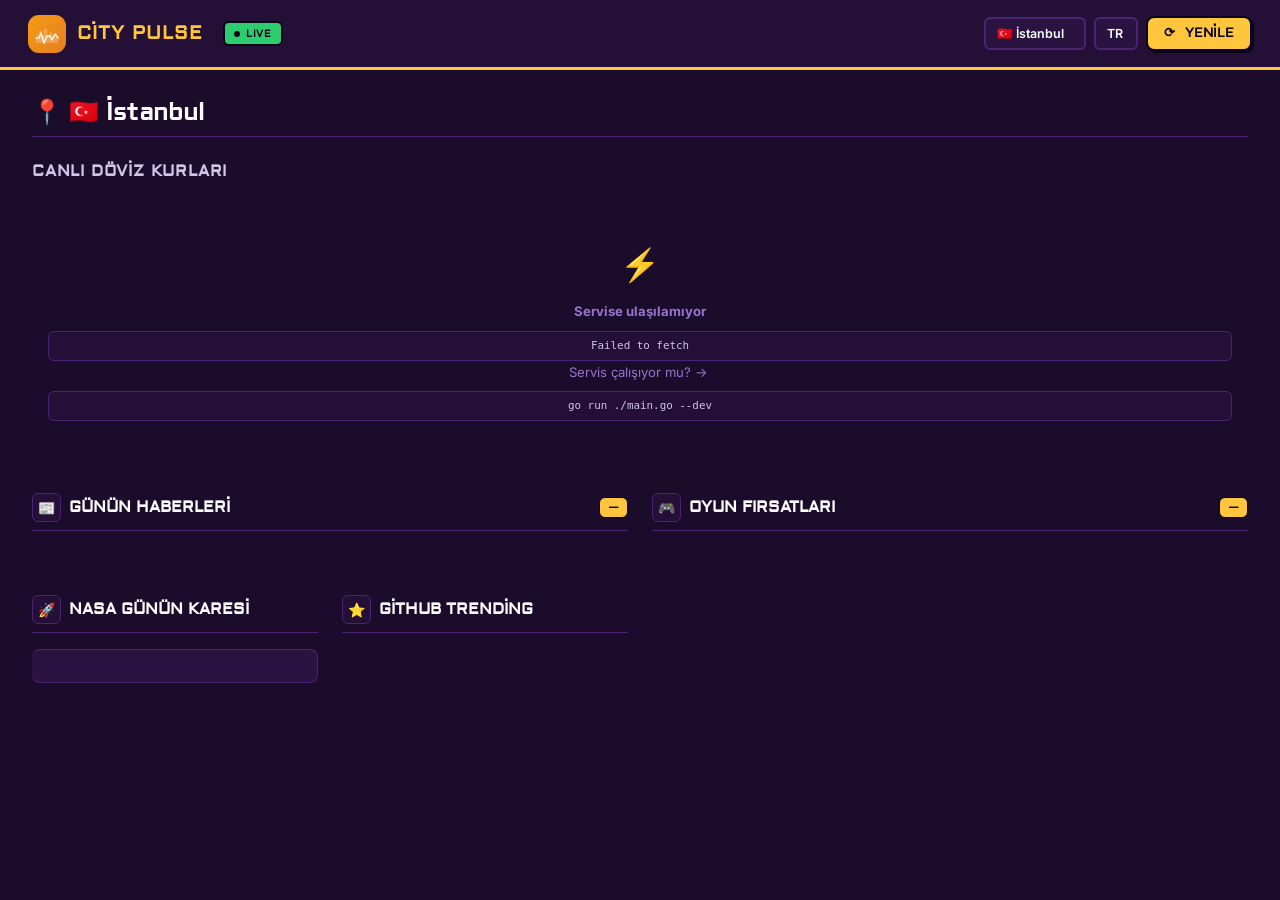
==== ui/index.html @ 8491a2e1 "Update UI to match Lio Roxy Uncapped theme with Dark Purple background" ====
<!DOCTYPE html>
<html lang="tr">
<head>
    <meta charset="UTF-8">
    <meta name="viewport" content="width=device-width, initial-scale=1.0">
    <title>city pulse</title>
    <link rel="preconnect" href="https://fonts.googleapis.com">
    <link href="https://fonts.googleapis.com/css2?family=Aldrich&family=Inter:wght@300;400;500;600;700;800&display=swap" rel="stylesheet">
    <style>
        :root {
            /* Dark Purple Theme */
            --bg:      #1c0c2b; /* Koyu Mor (resimdeki) */
            --bg2:     #241036; /* Biraz daha açık mor */
            --card:    #2a1340; /* Kart arkaplanı */
            --card-h:  #341850; /* Kart hover */
            --bdr:     #4a2473; /* Kenarlık */
            --bdr-a:   #6b36a1; /* Kenarlık aktif */
            --t1:      #fdfcff; /* Beyaz metin */
            --t2:      #d1c4e9; /* Açık mor metin */
            --t3:      #9575cd; /* Soluk mor metin */
            
            --primary: #FFC53D; /* Gold/Amber (Değişmedi) */
            --dark:    #0B051A; /* Dark Navy (Değişmedi) */
            --mint:    #2ECC71; /* Mint Green (Değişmedi) */
            --gradient: linear-gradient(135deg, #F39C12, #E67E22); /* Sunset Grad */
        }

        *, *::before, *::after { margin: 0; padding: 0; box-sizing: border-box; }

        body {
            font-family: 'Inter', sans-serif;
            background: var(--bg);
            color: var(--t1);
            min-height: 100vh;
        }

        /* ═══════════════════════════ NAV ═══════════════════════════ */
        .nav {
            position: sticky; top: 0; z-index: 50;
            background: var(--bg2);
            border-bottom: 3px solid var(--primary);
            box-shadow: 0 4px 15px rgba(0,0,0,0.05);
            height: 70px;
            display: flex; align-items: center;
            padding: 0 1.75rem; gap: 1.25rem;
        }

        /* Logo */
        .logo-wrap {
            display: flex; align-items: center; gap: 0.7rem;
            cursor: pointer; text-decoration: none;
        }

        .logo-svg-wrap {
            position: relative; width: 38px; height: 38px;
            flex-shrink: 0;
        }

        .logo-bg {
            position: absolute; inset: 0; border-radius: 11px;
            background: var(--gradient);
            transition: transform 0.35s cubic-bezier(.34,1.56,.64,1),
                        box-shadow 0.35s;
        }

        .logo-wrap:hover .logo-bg {
            transform: rotate(-8deg) scale(1.08);
            box-shadow: 0 0 24px rgba(243, 156, 18, 0.45);
        }

        .logo-svg {
            position: absolute; inset: 0;
            display: flex; align-items: center; justify-content: center;
        }

        /* City skyline + pulse path inside logo */
        .city-path   { transition: fill-opacity 0.3s; fill: rgba(255,255,255,0.22); }
        .pulse-path  {
            stroke-dasharray: 80;
            stroke-dashoffset: 0;
            transition: stroke 0.3s;
            stroke: rgba(255,255,255,0.9);
        }
        .logo-wrap:hover .pulse-path {
            animation: draw-pulse 0.65s ease-in-out forwards;
            stroke: #ffffff;
        }
        @keyframes draw-pulse {
            0%   { stroke-dashoffset: 80; }
            100% { stroke-dashoffset: 0;  }
        }

        /* Nav title */
        .nav-title {
            font-family: 'Aldrich', sans-serif;
            font-size: 1.2rem; font-weight: bold; letter-spacing: 0.05em;
            color: var(--primary);
            text-transform: uppercase;
            white-space: nowrap;
        }

        /* Live badge */
        .live {
            display: flex; align-items: center; gap: 0.35rem;
            background: var(--mint);
            border: 2px solid var(--dark);
            border-radius: 6px; padding: 0.22rem 0.6rem;
            font-family: 'Aldrich', sans-serif;
            font-size: 0.65rem; font-weight: bold; letter-spacing: 0.06em;
            color: var(--dark);
            text-transform: uppercase;
        }
        .live-dot {
            width: 6px; height: 6px; border-radius: 50%;
            background: var(--dark);
            animation: blink 2s ease-in-out infinite;
        }
        @keyframes blink { 0%,100%{opacity:1} 50%{opacity:.3} }

        .nav-gap { flex: 1; }

        /* Controls */
        .ctrl-group { display: flex; align-items: center; gap: 0.5rem; }

        select.ctrl {
            background: var(--card);
            border: 2px solid var(--bdr);
            color: var(--t1);
            border-radius: 6px; padding: 0.45rem 0.7rem;
            font-family: 'Inter', sans-serif; font-size: 0.78rem; font-weight: 600;
            cursor: pointer; outline: none;
            transition: border-color .2s;
            appearance: none; -webkit-appearance: none;
        }
        select.ctrl:hover, select.ctrl:focus {
            border-color: var(--dark);
        }

        .btn-refresh {
            display: flex; align-items: center; gap: 0.4rem;
            background-color: var(--primary);
            color: var(--dark);
            border: 2px solid var(--dark);
            border-radius: 8px; padding: 0.45rem 1rem;
            font-family: 'Aldrich', sans-serif;
            font-size: 0.8rem; font-weight: bold; text-transform: uppercase;
            cursor: pointer;
            transition: transform .15s, box-shadow .2s, background-color .2s;
            box-shadow: 2px 2px 0px rgba(11,5,26,1); /* Retro solid shadow */
        }
        .btn-refresh:hover  { transform: translate(-2px, -2px); box-shadow: 4px 4px 0px rgba(11,5,26,1); }
        .btn-refresh:active { transform: translate(0, 0); box-shadow: 0px 0px 0px rgba(11,5,26,1); }
        .btn-refresh:disabled { opacity: .6; cursor: not-allowed; transform: none; box-shadow: 2px 2px 0px rgba(11,5,26,1); }

        .spin-ico { display: inline-block; }
        .btn-refresh.loading .spin-ico { animation: spin .7s linear infinite; }
        @keyframes spin { to { transform: rotate(360deg); } }

        /* ═══════════════════════════ MAIN ══════════════════════════ */
        .main { max-width: 1380px; margin: 0 auto; padding: 1.75rem 2rem 3rem; }

        .page-head {
            display: flex; align-items: center; justify-content: space-between;
            margin-bottom: 1.5rem;
            border-bottom: 1px solid var(--bdr);
            padding-bottom: 0.5rem;
        }
        .page-city {
            font-family: 'Aldrich', sans-serif;
            font-size: 1.5rem; font-weight: 700;
            display: flex; align-items: center; gap: 0.45rem; color: var(--t1);
        }
        .page-time { font-family: 'Aldrich', sans-serif; font-size: 0.85rem; color: var(--t3); }

        /* ─── Section label ─── */
        .sec-lbl {
            font-family: 'Aldrich', sans-serif;
            font-size: 1rem; font-weight: bold; letter-spacing: .05em;
            text-transform: uppercase; color: var(--t2); margin-bottom: 1rem;
        }

        /* ─── Exchange grid ─── */
        .xgrid {
            display: grid;
            grid-template-columns: repeat(auto-fit, minmax(165px, 1fr));
            gap: .85rem; margin-bottom: 2rem;
        }

        .xcard {
            background: var(--card); border: 2px solid var(--bdr);
            border-radius: 8px; padding: 1.1rem 1.3rem;
            position: relative; overflow: hidden;
            transition: transform .15s, box-shadow .2s;
            box-shadow: 0 2px 5px rgba(0,0,0,0.02);
        }
        .xcard::before {
            content: '';
            position: absolute; top: 0; left: 0; right: 0; height: 4px;
            background: var(--gradient);
        }
        .xcard:hover { box-shadow: 4px 4px 0px rgba(11,5,26,0.1); transform: translate(-2px, -2px); }

        .xcard-pair { font-size: .7rem; color: var(--t3); font-weight: 500; margin-bottom: .3rem; }
        .xcard-rate {
            font-size: 1.7rem; font-weight: 800; letter-spacing: -.03em;
            line-height: 1; color: var(--t1);
        }
        .xcard-desc { font-size: .7rem; color: var(--t2); margin-top: .25rem; }
        .xcard-date { font-size: .6rem; color: var(--t3); margin-top: .45rem; }

        /* ─── Content columns ─── */
        .cols {
            display: grid;
            grid-template-columns: 1fr 1fr;
            gap: 1.5rem;
        }
        @media (max-width: 820px) { .cols { grid-template-columns: 1fr; } }

        .col-head {
            display: flex; align-items: center; gap: .5rem; margin-bottom: 1rem;
            border-bottom: 1px solid var(--bdr);
            padding-bottom: 0.5rem;
        }
        .col-ico {
            width: 29px; height: 29px; border-radius: 6px;
            display: flex; align-items: center; justify-content: center; font-size: 14px;
            background: var(--bg2); border: 1px solid var(--bdr);
        }
        .col-title { font-family: 'Aldrich', sans-serif; font-size: 1rem; font-weight: bold; color: var(--t1); text-transform: uppercase; }
        .col-badge {
            margin-left: auto;
            font-family: 'Aldrich', sans-serif; font-weight: bold;
            font-size: .7rem; color: var(--dark);
            background: var(--primary); border: 1px solid var(--dark);
            border-radius: 6px; padding: .1rem .5rem;
        }

        /* ─── News cards ─── */
        .nlist { display: flex; flex-direction: column; gap: 1rem; }

        .ncard {
            background: var(--card); border: 1px solid var(--bdr); border-radius: 8px;
            padding: 1rem; display: flex; gap: 1rem; align-items: flex-start;
            text-decoration: none; color: inherit;
            transition: transform .15s, box-shadow .2s;
            box-shadow: 0 2px 5px rgba(0,0,0,0.02);
            border-left: 4px solid var(--dark);
        }
        .ncard:hover { box-shadow: 4px 4px 0px rgba(11,5,26,0.1); transform: translate(-2px, -2px); }

        .nimg {
            width: 58px; height: 58px; border-radius: 8px;
            object-fit: cover; flex-shrink: 0; background: var(--bg2);
        }
        .nbody { flex: 1; min-width: 0; }
        .ntitle {
            font-size: .81rem; font-weight: 500; line-height: 1.4; margin-bottom: .3rem;
            display: -webkit-box; -webkit-line-clamp: 2; -webkit-box-orient: vertical; overflow: hidden;
        }
        .nmeta { display: flex; align-items: center; gap: .4rem; }
        .nsource { font-family: 'Aldrich', sans-serif; font-size: .7rem; color: var(--primary); font-weight: bold; }
        .ndot    { width: 3px; height: 3px; border-radius: 50%; background: var(--t3); }
        .ntime   { font-family: 'Inter', sans-serif; font-size: .7rem; color: var(--t3); }

        /* ─── Game cards ─── */
        .glist { display: flex; flex-direction: column; gap: 1rem; }

        .gcard {
            background: var(--card); border: 1px solid var(--bdr); border-radius: 8px;
            padding: 1rem; display: flex; gap: 1rem; align-items: center;
            transition: transform .15s, box-shadow .2s;
            box-shadow: 0 2px 5px rgba(0,0,0,0.02);
            border-left: 4px solid var(--mint);
        }
        .gcard:hover { box-shadow: 4px 4px 0px rgba(11,5,26,0.1); transform: translate(-2px, -2px); }

        .gimg {
            width: 46px; height: 46px; border-radius: 8px;
            object-fit: cover; flex-shrink: 0; background: var(--bg2);
        }
        .gbody { flex: 1; min-width: 0; }
        .gtitle {
            font-size: .81rem; font-weight: 500; margin-bottom: .28rem;
            white-space: nowrap; overflow: hidden; text-overflow: ellipsis;
        }
        .gprices { display: flex; align-items: center; gap: .4rem; }
        .gprice-s { font-family: 'Aldrich', sans-serif; font-size: 1rem; font-weight: bold; color: var(--mint); }
        .gprice-o { font-family: 'Aldrich', sans-serif; font-size: .8rem; color: var(--t3); text-decoration: line-through; }
        .gsave {
            font-family: 'Aldrich', sans-serif; font-size: .7rem; font-weight: bold; color: var(--dark);
            background: var(--primary); border: 1px solid var(--dark);
            border-radius: 4px; padding: .1rem .4rem;
        }
        .grating { font-family: 'Inter', sans-serif; font-size: .7rem; color: var(--t3); margin-top: .18rem; }

        /* ─── Skeleton ─── */
        .sk {
            background: linear-gradient(90deg, var(--card) 25%, var(--card-h) 50%, var(--card) 75%);
            background-size: 200% 100%;
            animation: shimmer 1.4s infinite; border-radius: 8px; border: 1px solid var(--bdr);
        }
        .sk-x { height: 90px; }
        .sk-c { height: 78px; }
        @keyframes shimmer { 0%{background-position:200% 0} 100%{background-position:-200% 0} }

        /* ─── Empty / Error ─── */
        .empty {
            text-align: center; padding: 2.5rem 1rem;
            color: var(--t3); font-size: .82rem; line-height: 1.7;
        }
        .empty-ico { font-size: 2rem; margin-bottom: .5rem; display: block; }
        .empty code {
            display: block; margin-top: .5rem; font-size: .68rem;
            background: var(--bg2); border: 1px solid var(--bdr);
            border-radius: 6px; padding: .3rem .6rem; color: var(--t2);
        }
    </style>
</head>
<body>

<!-- ═══════════════════════════ NAVBAR ══════════════════════════════ -->
<nav class="nav">

    <a class="logo-wrap" href="/" title="city pulse dashboard">
        <div class="logo-svg-wrap">
            <div class="logo-bg"></div>
            <div class="logo-svg">
                <svg width="26" height="26" viewBox="0 0 26 26" fill="none" xmlns="http://www.w3.org/2000/svg">
                    <!-- City skyline (soft) -->
                    <path class="city-path"
                        d="M2 22 L2 14 L5 14 L5 10 L8 10 L8 14 L10 14 L10 8 L13 8 L13 14 L15 14 L15 11 L18 11 L18 14 L21 14 L21 16 L24 16 L24 22 Z"
                        fill="rgba(255,255,255,0.22)"/>
                    <!-- Pulse / heartbeat line -->
                    <polyline class="pulse-path"
                        points="2,17 5,17 7,12 10,22 13,15 16,15 18,19 21,13 24,17"
                        stroke="rgba(255,255,255,0.9)" stroke-width="1.6"
                        fill="none" stroke-linecap="round" stroke-linejoin="round"/>
                </svg>
            </div>
        </div>
        <span class="nav-title">city pulse</span>
    </a>

    <div class="live"><div class="live-dot"></div>LIVE</div>

    <div class="nav-gap"></div>

    <div class="ctrl-group">
        <select class="ctrl" id="citySelect" onchange="loadData()">
            <option value="istanbul">🇹🇷 İstanbul</option>
            <option value="ankara">🇹🇷 Ankara</option>
            <option value="new york">🇺🇸 New York</option>
            <option value="london">🇬🇧 London</option>
            <option value="berlin">🇩🇪 Berlin</option>
            <option value="paris">🇫🇷 Paris</option>
            <option value="tokyo">🇯🇵 Tokyo</option>
        </select>

        <select class="ctrl" id="langSelect" onchange="loadData()">
            <option value="tr">TR</option>
            <option value="en">EN</option>
            <option value="de">DE</option>
        </select>

        <button class="btn-refresh" id="refreshBtn" onclick="loadData()">
            <span class="spin-ico" id="spinIco">⟳</span>&nbsp;Yenile
        </button>
    </div>
</nav>

<!-- ═══════════════════════════ MAIN ════════════════════════════════ -->
<main class="main">

    <div class="page-head">
        <div class="page-city">
            <span>📍</span>
            <span id="cityLabel">İstanbul</span>
        </div>
        <div class="page-time" id="pageTime"></div>
    </div>

    <!-- Exchange -->
    <div class="sec-lbl">Canlı Döviz Kurları</div>
    <div class="xgrid" id="xgrid">
        <div class="sk sk-x"></div>
        <div class="sk sk-x"></div>
        <div class="sk sk-x"></div>
        <div class="sk sk-x"></div>
    </div>

    <!-- News + Games -->
    <div class="cols">

        <div>
            <div class="col-head">
                <div class="col-ico news">📰</div>
                <div class="col-title">Günün Haberleri</div>
                <span class="col-badge" id="newsBadge">—</span>
            </div>
            <div class="nlist" id="nlist">
                <div class="sk sk-c"></div>
                <div class="sk sk-c"></div>
                <div class="sk sk-c"></div>
                <div class="sk sk-c"></div>
                <div class="sk sk-c"></div>
            </div>
        </div>

        <div>
            <div class="col-head">
                <div class="col-ico games">🎮</div>
                <div class="col-title">Oyun Fırsatları</div>
                <span class="col-badge" id="gamesBadge">—</span>
            </div>
            <div class="glist" id="glist">
                <div class="sk sk-c"></div>
                <div class="sk sk-c"></div>
                <div class="sk sk-c"></div>
                <div class="sk sk-c"></div>
                <div class="sk sk-c"></div>
            </div>
        </div>

    <!-- NASA + GitHub -->
    <div class="cols" style="margin-top: 1.5rem;">
        <div>
            <div class="col-head">
                <div class="col-ico">🚀</div>
                <div class="col-title">NASA Günün Karesi</div>
            </div>
            <div id="nasaBox" style="background: var(--card); border: 1px solid var(--bdr); border-radius: 8px; padding: 1rem; border-left: 4px solid var(--gradient);">
                <div class="sk sk-c"></div>
            </div>
        </div>

        <div>
            <div class="col-head">
                <div class="col-ico">⭐</div>
                <div class="col-title">GitHub Trending</div>
            </div>
            <div class="nlist" id="ghlist">
                <div class="sk sk-c"></div>
                <div class="sk sk-c"></div>
                <div class="sk sk-c"></div>
            </div>
        </div>
    </div>
</main>

<!-- ═══════════════════════════ JS ══════════════════════════════════ -->
<script>
    const BASE = 'http://localhost:3649/api/1.0';
    const KEY  = 'local-dev-key';

    async function api(path) {
        const r = await fetch(BASE + path, { headers: { 'X-API-Key': KEY } });
        if (!r.ok) throw new Error(`HTTP ${r.status}`);
        return r.json();
    }

    function relTime(iso) {
        if (!iso) return '';
        const m = Math.floor((Date.now() - new Date(iso)) / 60000);
        if (m < 2)    return 'az önce';
        if (m < 60)   return `${m}dk önce`;
        if (m < 1440) return `${Math.floor(m/60)}sa önce`;
        return new Date(iso).toLocaleDateString('tr-TR');
    }

    function pct(s) {
        const n = parseFloat(s);
        return isNaN(n) ? '' : `-%${Math.round(n)}`;
    }

    /* ─── Render: Exchange ─── */
    function renderExchange(ex) {
        if (!ex) {
            document.getElementById('xgrid').innerHTML =
                '<div class="empty" style="grid-column:1/-1"><span class="empty-ico">💱</span>Döviz verisi alınamadı</div>';
            return;
        }
        const r = ex.rates || {};
        // base = USD → r.TRY, r.EUR, r.GBP, r.CHF, r.JPY
        const cards = [
            { flag:'🇺🇸', pair:'USD / TRY', desc:'1 Dolar kaç TL',   v: r.TRY },
            { flag:'🇪🇺', pair:'EUR / TRY', desc:'1 Euro kaç TL',    v: r.TRY && r.EUR ? r.TRY / r.EUR : null },
            { flag:'🇨🇭', pair:'CHF / TRY', desc:'1 Frank kaç TL',   v: r.TRY && r.CHF ? r.TRY / r.CHF : null },
            { flag:'⚖️',  pair:'EUR / USD', desc:'1 Euro kaç Dolar', v: r.EUR ? 1 / r.EUR : null },
        ];
        document.getElementById('xgrid').innerHTML = cards.map(c => `
            <div class="xcard">
                <div class="xcard-pair">${c.flag} ${c.pair}</div>
                <div class="xcard-rate">${c.v ? c.v.toFixed(4) : '—'}</div>
                <div class="xcard-desc">${c.desc}</div>
                <div class="xcard-date">📅 ${ex.date || ''}</div>
            </div>`).join('');
    }

    /* ─── Render: News ─── */
    function renderNews(articles) {
        const el = document.getElementById('nlist');
        if (!articles || !articles.length) {
            el.innerHTML = '<div class="empty"><span class="empty-ico">📭</span>Haber bulunamadı</div>';
            return;
        }
        document.getElementById('newsBadge').textContent = articles.length + ' haber';
        el.innerHTML = articles.map(a => `
            <a class="ncard" href="${a.url||'#'}" target="_blank" rel="noopener">
                ${a.image ? `<img class="nimg" src="${a.image}" alt="" loading="lazy" onerror="this.style.display='none'">` : ''}
                <div class="nbody">
                    <div class="ntitle">${a.title||''}</div>
                    <div class="nmeta">
                        <span class="nsource">${a.source?.name||'Kaynak'}</span>
                        <div class="ndot"></div>
                        <span class="ntime">${relTime(a.publishedAt)}</span>
                    </div>
                </div>
            </a>`).join('');
    }

    /* ─── Render: Games ─── */
    function renderGames(deals) {
        const el = document.getElementById('glist');
        if (!deals || !deals.length) {
            el.innerHTML = '<div class="empty"><span class="empty-ico">🎮</span>Şu an fırsat bulunamadı</div>';
            return;
        }
        document.getElementById('gamesBadge').textContent = deals.length + ' fırsat';
        el.innerHTML = deals.map(d => `
            <div class="gcard">
                ${d.thumb ? `<img class="gimg" src="${d.thumb}" alt="" loading="lazy" onerror="this.style.display='none'">` : '<div class="gimg"></div>'}
                <div class="gbody">
                    <div class="gtitle">${d.title||'—'}</div>
                    <div class="gprices">
                        <span class="gprice-s">$${parseFloat(d.salePrice||0).toFixed(2)}</span>
                        ${d.normalPrice ? `<span class="gprice-o">$${parseFloat(d.normalPrice).toFixed(2)}</span>` : ''}
                        ${d.savingsPercent ? `<span class="gsave">${pct(d.savingsPercent)}</span>` : ''}
                    </div>
                    ${d.steamRating ? `<div class="grating">⭐ ${d.steamRating}</div>` : ''}
                </div>
            </div>`).join('');
    }

    /* ─── Render: NASA ─── */
    function renderNasa(apod) {
        const el = document.getElementById('nasaBox');
        if (!apod) {
            el.innerHTML = '<div class="empty"><span class="empty-ico">🌌</span>NASA verisi alınamadı</div>';
            return;
        }
        const media = apod.mediaType === 'video'
            ? `<iframe src="${apod.url}" style="width:100%; height:200px; border:none; border-radius:8px; margin-bottom:1rem;"></iframe>`
            : `<img src="${apod.url}" alt="${apod.title}" style="width:100%; height:auto; max-height:250px; object-fit:cover; border-radius:8px; margin-bottom:1rem;">`;
            
        el.innerHTML = `
            ${media}
            <h3 style="font-size: .9rem; font-weight: 600; margin-bottom: .4rem;">${apod.title}</h3>
            <p style="font-size: .75rem; color: var(--t2); line-height: 1.5; display: -webkit-box; -webkit-line-clamp: 4; -webkit-box-orient: vertical; overflow: hidden;">${apod.explanation}</p>
            <div style="font-size: .65rem; color: var(--t3); margin-top: .6rem;">🗓️ ${apod.date}</div>
        `;
    }

    /* ─── Render: GitHub ─── */
    function renderGithub(repos) {
        const el = document.getElementById('ghlist');
        if (!repos || !repos.length) {
            el.innerHTML = '<div class="empty"><span class="empty-ico">🐙</span>Repo bulunamadı</div>';
            return;
        }
        el.innerHTML = repos.map(r => `
            <a class="ncard" href="${r.url}" target="_blank" rel="noopener">
                <img class="nimg" src="${r.avatarURL}" alt="" loading="lazy" onerror="this.style.display='none'">
                <div class="nbody">
                    <div class="ntitle">${r.fullName}</div>
                    <p style="font-size: .7rem; color: var(--t2); margin-bottom: .4rem; display: -webkit-box; -webkit-line-clamp: 1; -webkit-box-orient: vertical; overflow: hidden;">${r.description || 'Açıklama yok'}</p>
                    <div class="nmeta">
                        <span class="nsource">⭐ ${r.stars}</span>
                        ${r.language ? `<div class="ndot"></div><span class="ntime">💻 ${r.language}</span>` : ''}
                    </div>
                </div>
            </a>`).join('');
    }

    /* ─── Loading state ─── */
    function setLoading(on) {
        const btn = document.getElementById('refreshBtn');
        btn.disabled = on;
        btn.classList.toggle('loading', on);
    }

    /* ─── Main ─── */
    async function loadData() {
        setLoading(true);
        const cityEl = document.getElementById('citySelect');
        const city   = cityEl.value;
        const lang   = document.getElementById('langSelect').value;
        document.getElementById('cityLabel').textContent =
            cityEl.options[cityEl.selectedIndex].text;

        try {
            const snap = await api(`/city/snapshot?city=${encodeURIComponent(city)}&lang=${lang}`);
            document.getElementById('pageTime').textContent =
                '🕐 ' + new Date().toLocaleTimeString('tr-TR');
            renderExchange(snap.exchange);
            renderNews(snap.news);
            renderGames(snap.gameDeals);
            renderNasa(snap.nasaApod);
            renderGithub(snap.githubTrend);
        } catch (e) {
            console.error(e);
            document.getElementById('xgrid').innerHTML = `
                <div class="empty" style="grid-column:1/-1">
                    <span class="empty-ico">⚡</span>
                    <strong>Servise ulaşılamıyor</strong>
                    <code>${e.message}</code>
                    Servis çalışıyor mu? →&nbsp;<code>go run ./main.go --dev</code>
                </div>`;
            document.getElementById('nlist').innerHTML = '';
            document.getElementById('glist').innerHTML = '';
            document.getElementById('nasaBox').innerHTML = '';
            document.getElementById('ghlist').innerHTML = '';
        } finally {
            setLoading(false);
        }
    }

    loadData();
</script>
</body>
</html>
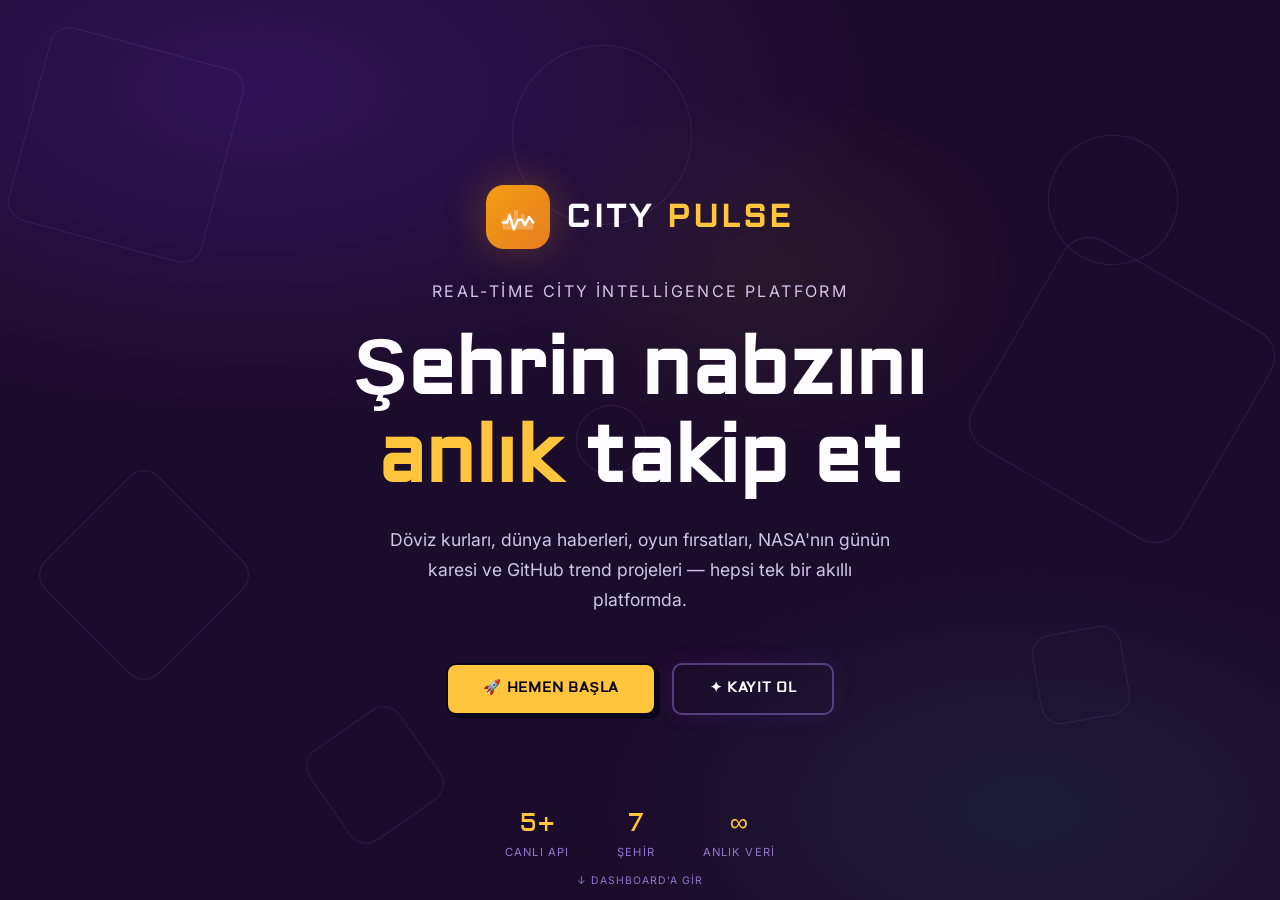
==== commit 22c261bf: "feat: Add JWT auth system (register/login), landing page, auth page, and multi-page UI" ====
--- a/ui/index.html
+++ b/ui/index.html
@@ -3,628 +3,104 @@
 <head>
     <meta charset="UTF-8">
     <meta name="viewport" content="width=device-width, initial-scale=1.0">
-    <title>city pulse</title>
+    <title>City Pulse — Real-Time City Intelligence</title>
+    <meta name="description" content="City Pulse ile döviz kurları, günün haberleri, oyun fırsatları ve NASA verileri tek bir platformda.">
     <link rel="preconnect" href="https://fonts.googleapis.com">
     <link href="https://fonts.googleapis.com/css2?family=Aldrich&family=Inter:wght@300;400;500;600;700;800&display=swap" rel="stylesheet">
-    <style>
-        :root {
-            /* Dark Purple Theme */
-            --bg:      #1c0c2b; /* Koyu Mor (resimdeki) */
-            --bg2:     #241036; /* Biraz daha açık mor */
-            --card:    #2a1340; /* Kart arkaplanı */
-            --card-h:  #341850; /* Kart hover */
-            --bdr:     #4a2473; /* Kenarlık */
-            --bdr-a:   #6b36a1; /* Kenarlık aktif */
-            --t1:      #fdfcff; /* Beyaz metin */
-            --t2:      #d1c4e9; /* Açık mor metin */
-            --t3:      #9575cd; /* Soluk mor metin */
-            
-            --primary: #FFC53D; /* Gold/Amber (Değişmedi) */
-            --dark:    #0B051A; /* Dark Navy (Değişmedi) */
-            --mint:    #2ECC71; /* Mint Green (Değişmedi) */
-            --gradient: linear-gradient(135deg, #F39C12, #E67E22); /* Sunset Grad */
-        }
-
-        *, *::before, *::after { margin: 0; padding: 0; box-sizing: border-box; }
-
-        body {
-            font-family: 'Inter', sans-serif;
-            background: var(--bg);
-            color: var(--t1);
-            min-height: 100vh;
-        }
-
-        /* ═══════════════════════════ NAV ═══════════════════════════ */
-        .nav {
-            position: sticky; top: 0; z-index: 50;
-            background: var(--bg2);
-            border-bottom: 3px solid var(--primary);
-            box-shadow: 0 4px 15px rgba(0,0,0,0.05);
-            height: 70px;
-            display: flex; align-items: center;
-            padding: 0 1.75rem; gap: 1.25rem;
-        }
-
-        /* Logo */
-        .logo-wrap {
-            display: flex; align-items: center; gap: 0.7rem;
-            cursor: pointer; text-decoration: none;
-        }
-
-        .logo-svg-wrap {
-            position: relative; width: 38px; height: 38px;
-            flex-shrink: 0;
-        }
-
-        .logo-bg {
-            position: absolute; inset: 0; border-radius: 11px;
-            background: var(--gradient);
-            transition: transform 0.35s cubic-bezier(.34,1.56,.64,1),
-                        box-shadow 0.35s;
-        }
-
-        .logo-wrap:hover .logo-bg {
-            transform: rotate(-8deg) scale(1.08);
-            box-shadow: 0 0 24px rgba(243, 156, 18, 0.45);
-        }
-
-        .logo-svg {
-            position: absolute; inset: 0;
-            display: flex; align-items: center; justify-content: center;
-        }
-
-        /* City skyline + pulse path inside logo */
-        .city-path   { transition: fill-opacity 0.3s; fill: rgba(255,255,255,0.22); }
-        .pulse-path  {
-            stroke-dasharray: 80;
-            stroke-dashoffset: 0;
-            transition: stroke 0.3s;
-            stroke: rgba(255,255,255,0.9);
-        }
-        .logo-wrap:hover .pulse-path {
-            animation: draw-pulse 0.65s ease-in-out forwards;
-            stroke: #ffffff;
-        }
-        @keyframes draw-pulse {
-            0%   { stroke-dashoffset: 80; }
-            100% { stroke-dashoffset: 0;  }
-        }
-
-        /* Nav title */
-        .nav-title {
-            font-family: 'Aldrich', sans-serif;
-            font-size: 1.2rem; font-weight: bold; letter-spacing: 0.05em;
-            color: var(--primary);
-            text-transform: uppercase;
-            white-space: nowrap;
-        }
-
-        /* Live badge */
-        .live {
-            display: flex; align-items: center; gap: 0.35rem;
-            background: var(--mint);
-            border: 2px solid var(--dark);
-            border-radius: 6px; padding: 0.22rem 0.6rem;
-            font-family: 'Aldrich', sans-serif;
-            font-size: 0.65rem; font-weight: bold; letter-spacing: 0.06em;
-            color: var(--dark);
-            text-transform: uppercase;
-        }
-        .live-dot {
-            width: 6px; height: 6px; border-radius: 50%;
-            background: var(--dark);
-            animation: blink 2s ease-in-out infinite;
-        }
-        @keyframes blink { 0%,100%{opacity:1} 50%{opacity:.3} }
-
-        .nav-gap { flex: 1; }
-
-        /* Controls */
-        .ctrl-group { display: flex; align-items: center; gap: 0.5rem; }
-
-        select.ctrl {
-            background: var(--card);
-            border: 2px solid var(--bdr);
-            color: var(--t1);
-            border-radius: 6px; padding: 0.45rem 0.7rem;
-            font-family: 'Inter', sans-serif; font-size: 0.78rem; font-weight: 600;
-            cursor: pointer; outline: none;
-            transition: border-color .2s;
-            appearance: none; -webkit-appearance: none;
-        }
-        select.ctrl:hover, select.ctrl:focus {
-            border-color: var(--dark);
-        }
-
-        .btn-refresh {
-            display: flex; align-items: center; gap: 0.4rem;
-            background-color: var(--primary);
-            color: var(--dark);
-            border: 2px solid var(--dark);
-            border-radius: 8px; padding: 0.45rem 1rem;
-            font-family: 'Aldrich', sans-serif;
-            font-size: 0.8rem; font-weight: bold; text-transform: uppercase;
-            cursor: pointer;
-            transition: transform .15s, box-shadow .2s, background-color .2s;
-            box-shadow: 2px 2px 0px rgba(11,5,26,1); /* Retro solid shadow */
-        }
-        .btn-refresh:hover  { transform: translate(-2px, -2px); box-shadow: 4px 4px 0px rgba(11,5,26,1); }
-        .btn-refresh:active { transform: translate(0, 0); box-shadow: 0px 0px 0px rgba(11,5,26,1); }
-        .btn-refresh:disabled { opacity: .6; cursor: not-allowed; transform: none; box-shadow: 2px 2px 0px rgba(11,5,26,1); }
-
-        .spin-ico { display: inline-block; }
-        .btn-refresh.loading .spin-ico { animation: spin .7s linear infinite; }
-        @keyframes spin { to { transform: rotate(360deg); } }
-
-        /* ═══════════════════════════ MAIN ══════════════════════════ */
-        .main { max-width: 1380px; margin: 0 auto; padding: 1.75rem 2rem 3rem; }
-
-        .page-head {
-            display: flex; align-items: center; justify-content: space-between;
-            margin-bottom: 1.5rem;
-            border-bottom: 1px solid var(--bdr);
-            padding-bottom: 0.5rem;
-        }
-        .page-city {
-            font-family: 'Aldrich', sans-serif;
-            font-size: 1.5rem; font-weight: 700;
-            display: flex; align-items: center; gap: 0.45rem; color: var(--t1);
-        }
-        .page-time { font-family: 'Aldrich', sans-serif; font-size: 0.85rem; color: var(--t3); }
-
-        /* ─── Section label ─── */
-        .sec-lbl {
-            font-family: 'Aldrich', sans-serif;
-            font-size: 1rem; font-weight: bold; letter-spacing: .05em;
-            text-transform: uppercase; color: var(--t2); margin-bottom: 1rem;
-        }
-
-        /* ─── Exchange grid ─── */
-        .xgrid {
-            display: grid;
-            grid-template-columns: repeat(auto-fit, minmax(165px, 1fr));
-            gap: .85rem; margin-bottom: 2rem;
-        }
-
-        .xcard {
-            background: var(--card); border: 2px solid var(--bdr);
-            border-radius: 8px; padding: 1.1rem 1.3rem;
-            position: relative; overflow: hidden;
-            transition: transform .15s, box-shadow .2s;
-            box-shadow: 0 2px 5px rgba(0,0,0,0.02);
-        }
-        .xcard::before {
-            content: '';
-            position: absolute; top: 0; left: 0; right: 0; height: 4px;
-            background: var(--gradient);
-        }
-        .xcard:hover { box-shadow: 4px 4px 0px rgba(11,5,26,0.1); transform: translate(-2px, -2px); }
-
-        .xcard-pair { font-size: .7rem; color: var(--t3); font-weight: 500; margin-bottom: .3rem; }
-        .xcard-rate {
-            font-size: 1.7rem; font-weight: 800; letter-spacing: -.03em;
-            line-height: 1; color: var(--t1);
-        }
-        .xcard-desc { font-size: .7rem; color: var(--t2); margin-top: .25rem; }
-        .xcard-date { font-size: .6rem; color: var(--t3); margin-top: .45rem; }
-
-        /* ─── Content columns ─── */
-        .cols {
-            display: grid;
-            grid-template-columns: 1fr 1fr;
-            gap: 1.5rem;
-        }
-        @media (max-width: 820px) { .cols { grid-template-columns: 1fr; } }
-
-        .col-head {
-            display: flex; align-items: center; gap: .5rem; margin-bottom: 1rem;
-            border-bottom: 1px solid var(--bdr);
-            padding-bottom: 0.5rem;
-        }
-        .col-ico {
-            width: 29px; height: 29px; border-radius: 6px;
-            display: flex; align-items: center; justify-content: center; font-size: 14px;
-            background: var(--bg2); border: 1px solid var(--bdr);
-        }
-        .col-title { font-family: 'Aldrich', sans-serif; font-size: 1rem; font-weight: bold; color: var(--t1); text-transform: uppercase; }
-        .col-badge {
-            margin-left: auto;
-            font-family: 'Aldrich', sans-serif; font-weight: bold;
-            font-size: .7rem; color: var(--dark);
-            background: var(--primary); border: 1px solid var(--dark);
-            border-radius: 6px; padding: .1rem .5rem;
-        }
-
-        /* ─── News cards ─── */
-        .nlist { display: flex; flex-direction: column; gap: 1rem; }
-
-        .ncard {
-            background: var(--card); border: 1px solid var(--bdr); border-radius: 8px;
-            padding: 1rem; display: flex; gap: 1rem; align-items: flex-start;
-            text-decoration: none; color: inherit;
-            transition: transform .15s, box-shadow .2s;
-            box-shadow: 0 2px 5px rgba(0,0,0,0.02);
-            border-left: 4px solid var(--dark);
-        }
-        .ncard:hover { box-shadow: 4px 4px 0px rgba(11,5,26,0.1); transform: translate(-2px, -2px); }
-
-        .nimg {
-            width: 58px; height: 58px; border-radius: 8px;
-            object-fit: cover; flex-shrink: 0; background: var(--bg2);
-        }
-        .nbody { flex: 1; min-width: 0; }
-        .ntitle {
-            font-size: .81rem; font-weight: 500; line-height: 1.4; margin-bottom: .3rem;
-            display: -webkit-box; -webkit-line-clamp: 2; -webkit-box-orient: vertical; overflow: hidden;
-        }
-        .nmeta { display: flex; align-items: center; gap: .4rem; }
-        .nsource { font-family: 'Aldrich', sans-serif; font-size: .7rem; color: var(--primary); font-weight: bold; }
-        .ndot    { width: 3px; height: 3px; border-radius: 50%; background: var(--t3); }
-        .ntime   { font-family: 'Inter', sans-serif; font-size: .7rem; color: var(--t3); }
-
-        /* ─── Game cards ─── */
-        .glist { display: flex; flex-direction: column; gap: 1rem; }
-
-        .gcard {
-            background: var(--card); border: 1px solid var(--bdr); border-radius: 8px;
-            padding: 1rem; display: flex; gap: 1rem; align-items: center;
-            transition: transform .15s, box-shadow .2s;
-            box-shadow: 0 2px 5px rgba(0,0,0,0.02);
-            border-left: 4px solid var(--mint);
-        }
-        .gcard:hover { box-shadow: 4px 4px 0px rgba(11,5,26,0.1); transform: translate(-2px, -2px); }
-
-        .gimg {
-            width: 46px; height: 46px; border-radius: 8px;
-            object-fit: cover; flex-shrink: 0; background: var(--bg2);
-        }
-        .gbody { flex: 1; min-width: 0; }
-        .gtitle {
-            font-size: .81rem; font-weight: 500; margin-bottom: .28rem;
-            white-space: nowrap; overflow: hidden; text-overflow: ellipsis;
-        }
-        .gprices { display: flex; align-items: center; gap: .4rem; }
-        .gprice-s { font-family: 'Aldrich', sans-serif; font-size: 1rem; font-weight: bold; color: var(--mint); }
-        .gprice-o { font-family: 'Aldrich', sans-serif; font-size: .8rem; color: var(--t3); text-decoration: line-through; }
-        .gsave {
-            font-family: 'Aldrich', sans-serif; font-size: .7rem; font-weight: bold; color: var(--dark);
-            background: var(--primary); border: 1px solid var(--dark);
-            border-radius: 4px; padding: .1rem .4rem;
-        }
-        .grating { font-family: 'Inter', sans-serif; font-size: .7rem; color: var(--t3); margin-top: .18rem; }
-
-        /* ─── Skeleton ─── */
-        .sk {
-            background: linear-gradient(90deg, var(--card) 25%, var(--card-h) 50%, var(--card) 75%);
-            background-size: 200% 100%;
-            animation: shimmer 1.4s infinite; border-radius: 8px; border: 1px solid var(--bdr);
-        }
-        .sk-x { height: 90px; }
-        .sk-c { height: 78px; }
-        @keyframes shimmer { 0%{background-position:200% 0} 100%{background-position:-200% 0} }
-
-        /* ─── Empty / Error ─── */
-        .empty {
-            text-align: center; padding: 2.5rem 1rem;
-            color: var(--t3); font-size: .82rem; line-height: 1.7;
-        }
-        .empty-ico { font-size: 2rem; margin-bottom: .5rem; display: block; }
-        .empty code {
-            display: block; margin-top: .5rem; font-size: .68rem;
-            background: var(--bg2); border: 1px solid var(--bdr);
-            border-radius: 6px; padding: .3rem .6rem; color: var(--t2);
-        }
-    </style>
+    <link rel="stylesheet" href="/ui/css/auth.css">
 </head>
 <body>
 
-<!-- ═══════════════════════════ NAVBAR ══════════════════════════════ -->
-<nav class="nav">
+<section class="hero">
 
-    <a class="logo-wrap" href="/" title="city pulse dashboard">
-        <div class="logo-svg-wrap">
-            <div class="logo-bg"></div>
-            <div class="logo-svg">
-                <svg width="26" height="26" viewBox="0 0 26 26" fill="none" xmlns="http://www.w3.org/2000/svg">
-                    <!-- City skyline (soft) -->
-                    <path class="city-path"
-                        d="M2 22 L2 14 L5 14 L5 10 L8 10 L8 14 L10 14 L10 8 L13 8 L13 14 L15 14 L15 11 L18 11 L18 14 L21 14 L21 16 L24 16 L24 22 Z"
-                        fill="rgba(255,255,255,0.22)"/>
-                    <!-- Pulse / heartbeat line -->
-                    <polyline class="pulse-path"
+    <!-- Animated geometric background -->
+    <div class="hero-bg">
+        <div class="geo-shapes">
+            <div class="geo-shape"></div>
+            <div class="geo-shape"></div>
+            <div class="geo-shape"></div>
+            <div class="geo-shape"></div>
+            <div class="geo-shape"></div>
+            <div class="geo-shape"></div>
+            <div class="geo-shape"></div>
+            <div class="geo-shape"></div>
+        </div>
+    </div>
+
+    <!-- Main content -->
+    <div class="hero-content">
+
+        <!-- Logo -->
+        <div class="hero-logo-wrap">
+            <div class="hero-logo-box">
+                <svg width="36" height="36" viewBox="0 0 26 26" fill="none" xmlns="http://www.w3.org/2000/svg">
+                    <path d="M2 22 L2 14 L5 14 L5 10 L8 10 L8 14 L10 14 L10 8 L13 8 L13 14 L15 14 L15 11 L18 11 L18 14 L21 14 L21 16 L24 16 L24 22 Z"
+                        fill="rgba(255,255,255,0.25)"/>
+                    <polyline
                         points="2,17 5,17 7,12 10,22 13,15 16,15 18,19 21,13 24,17"
-                        stroke="rgba(255,255,255,0.9)" stroke-width="1.6"
+                        stroke="rgba(255,255,255,0.95)" stroke-width="1.8"
                         fill="none" stroke-linecap="round" stroke-linejoin="round"/>
                 </svg>
             </div>
+            <span class="hero-logo-text">CITY <span>PULSE</span></span>
         </div>
-        <span class="nav-title">city pulse</span>
-    </a>
 
-    <div class="live"><div class="live-dot"></div>LIVE</div>
+        <p class="hero-tagline">Real-time city intelligence platform</p>
 
-    <div class="nav-gap"></div>
+        <h1 class="hero-title">
+            Şehrin nabzını<br>
+            <em>anlık</em> takip et
+        </h1>
 
-    <div class="ctrl-group">
-        <select class="ctrl" id="citySelect" onchange="loadData()">
-            <option value="istanbul">🇹🇷 İstanbul</option>
-            <option value="ankara">🇹🇷 Ankara</option>
-            <option value="new york">🇺🇸 New York</option>
-            <option value="london">🇬🇧 London</option>
-            <option value="berlin">🇩🇪 Berlin</option>
-            <option value="paris">🇫🇷 Paris</option>
-            <option value="tokyo">🇯🇵 Tokyo</option>
-        </select>
+        <p class="hero-sub">
+            Döviz kurları, dünya haberleri, oyun fırsatları, NASA'nın günün karesi ve GitHub trend projeleri — hepsi tek bir akıllı platformda.
+        </p>
 
-        <select class="ctrl" id="langSelect" onchange="loadData()">
-            <option value="tr">TR</option>
-            <option value="en">EN</option>
-            <option value="de">DE</option>
-        </select>
+        <div class="hero-actions">
+            <a href="/ui/auth.html" class="hero-btn hero-btn-primary" id="heroLoginBtn">
+                🚀 Hemen Başla
+            </a>
+            <a href="/ui/auth.html?tab=register" class="hero-btn hero-btn-secondary" id="heroRegisterBtn">
+                ✦ Kayıt Ol
+            </a>
+        </div>
 
-        <button class="btn-refresh" id="refreshBtn" onclick="loadData()">
-            <span class="spin-ico" id="spinIco">⟳</span>&nbsp;Yenile
-        </button>
-    </div>
-</nav>
-
-<!-- ═══════════════════════════ MAIN ════════════════════════════════ -->
-<main class="main">
-
-    <div class="page-head">
-        <div class="page-city">
-            <span>📍</span>
-            <span id="cityLabel">İstanbul</span>
-        </div>
-        <div class="page-time" id="pageTime"></div>
     </div>
 
-    <!-- Exchange -->
-    <div class="sec-lbl">Canlı Döviz Kurları</div>
-    <div class="xgrid" id="xgrid">
-        <div class="sk sk-x"></div>
-        <div class="sk sk-x"></div>
-        <div class="sk sk-x"></div>
-        <div class="sk sk-x"></div>
+    <!-- Bottom stats -->
+    <div class="hero-stats">
+        <div class="hero-stat">
+            <span class="hero-stat-val">5+</span>
+            <span class="hero-stat-lbl">Canlı API</span>
+        </div>
+        <div class="hero-stat">
+            <span class="hero-stat-val">7</span>
+            <span class="hero-stat-lbl">Şehir</span>
+        </div>
+        <div class="hero-stat">
+            <span class="hero-stat-val">∞</span>
+            <span class="hero-stat-lbl">Anlık Veri</span>
+        </div>
     </div>
 
-    <!-- News + Games -->
-    <div class="cols">
+    <div class="hero-scroll">↓ Dashboard'a gir</div>
 
-        <div>
-            <div class="col-head">
-                <div class="col-ico news">📰</div>
-                <div class="col-title">Günün Haberleri</div>
-                <span class="col-badge" id="newsBadge">—</span>
-            </div>
-            <div class="nlist" id="nlist">
-                <div class="sk sk-c"></div>
-                <div class="sk sk-c"></div>
-                <div class="sk sk-c"></div>
-                <div class="sk sk-c"></div>
-                <div class="sk sk-c"></div>
-            </div>
-        </div>
+</section>
 
-        <div>
-            <div class="col-head">
-                <div class="col-ico games">🎮</div>
-                <div class="col-title">Oyun Fırsatları</div>
-                <span class="col-badge" id="gamesBadge">—</span>
-            </div>
-            <div class="glist" id="glist">
-                <div class="sk sk-c"></div>
-                <div class="sk sk-c"></div>
-                <div class="sk sk-c"></div>
-                <div class="sk sk-c"></div>
-                <div class="sk sk-c"></div>
-            </div>
-        </div>
+<script>
+    // Already logged in → go to dashboard
+    (function() {
+        const token = localStorage.getItem('cp_token');
+        if (!token) return;
+        try {
+            const p = JSON.parse(atob(token.split('.')[1]));
+            if (p.exp * 1000 > Date.now()) {
+                document.getElementById('heroLoginBtn').href = '/ui/dashboard.html';
+                document.getElementById('heroLoginBtn').textContent = '🚀 Dashboard\'a Git';
+            }
+        } catch(e) {}
+    })();
+</script>
 
-    <!-- NASA + GitHub -->
-    <div class="cols" style="margin-top: 1.5rem;">
-        <div>
-            <div class="col-head">
-                <div class="col-ico">🚀</div>
-                <div class="col-title">NASA Günün Karesi</div>
-            </div>
-            <div id="nasaBox" style="background: var(--card); border: 1px solid var(--bdr); border-radius: 8px; padding: 1rem; border-left: 4px solid var(--gradient);">
-                <div class="sk sk-c"></div>
-            </div>
-        </div>
-
-        <div>
-            <div class="col-head">
-                <div class="col-ico">⭐</div>
-                <div class="col-title">GitHub Trending</div>
-            </div>
-            <div class="nlist" id="ghlist">
-                <div class="sk sk-c"></div>
-                <div class="sk sk-c"></div>
-                <div class="sk sk-c"></div>
-            </div>
-        </div>
-    </div>
-</main>
-
-<!-- ═══════════════════════════ JS ══════════════════════════════════ -->
-<script>
-    const BASE = 'http://localhost:3649/api/1.0';
-    const KEY  = 'local-dev-key';
-
-    async function api(path) {
-        const r = await fetch(BASE + path, { headers: { 'X-API-Key': KEY } });
-        if (!r.ok) throw new Error(`HTTP ${r.status}`);
-        return r.json();
-    }
-
-    function relTime(iso) {
-        if (!iso) return '';
-        const m = Math.floor((Date.now() - new Date(iso)) / 60000);
-        if (m < 2)    return 'az önce';
-        if (m < 60)   return `${m}dk önce`;
-        if (m < 1440) return `${Math.floor(m/60)}sa önce`;
-        return new Date(iso).toLocaleDateString('tr-TR');
-    }
-
-    function pct(s) {
-        const n = parseFloat(s);
-        return isNaN(n) ? '' : `-%${Math.round(n)}`;
-    }
-
-    /* ─── Render: Exchange ─── */
-    function renderExchange(ex) {
-        if (!ex) {
-            document.getElementById('xgrid').innerHTML =
-                '<div class="empty" style="grid-column:1/-1"><span class="empty-ico">💱</span>Döviz verisi alınamadı</div>';
-            return;
-        }
-        const r = ex.rates || {};
-        // base = USD → r.TRY, r.EUR, r.GBP, r.CHF, r.JPY
-        const cards = [
-            { flag:'🇺🇸', pair:'USD / TRY', desc:'1 Dolar kaç TL',   v: r.TRY },
-            { flag:'🇪🇺', pair:'EUR / TRY', desc:'1 Euro kaç TL',    v: r.TRY && r.EUR ? r.TRY / r.EUR : null },
-            { flag:'🇨🇭', pair:'CHF / TRY', desc:'1 Frank kaç TL',   v: r.TRY && r.CHF ? r.TRY / r.CHF : null },
-            { flag:'⚖️',  pair:'EUR / USD', desc:'1 Euro kaç Dolar', v: r.EUR ? 1 / r.EUR : null },
-        ];
-        document.getElementById('xgrid').innerHTML = cards.map(c => `
-            <div class="xcard">
-                <div class="xcard-pair">${c.flag} ${c.pair}</div>
-                <div class="xcard-rate">${c.v ? c.v.toFixed(4) : '—'}</div>
-                <div class="xcard-desc">${c.desc}</div>
-                <div class="xcard-date">📅 ${ex.date || ''}</div>
-            </div>`).join('');
-    }
-
-    /* ─── Render: News ─── */
-    function renderNews(articles) {
-        const el = document.getElementById('nlist');
-        if (!articles || !articles.length) {
-            el.innerHTML = '<div class="empty"><span class="empty-ico">📭</span>Haber bulunamadı</div>';
-            return;
-        }
-        document.getElementById('newsBadge').textContent = articles.length + ' haber';
-        el.innerHTML = articles.map(a => `
-            <a class="ncard" href="${a.url||'#'}" target="_blank" rel="noopener">
-                ${a.image ? `<img class="nimg" src="${a.image}" alt="" loading="lazy" onerror="this.style.display='none'">` : ''}
-                <div class="nbody">
-                    <div class="ntitle">${a.title||''}</div>
-                    <div class="nmeta">
-                        <span class="nsource">${a.source?.name||'Kaynak'}</span>
-                        <div class="ndot"></div>
-                        <span class="ntime">${relTime(a.publishedAt)}</span>
-                    </div>
-                </div>
-            </a>`).join('');
-    }
-
-    /* ─── Render: Games ─── */
-    function renderGames(deals) {
-        const el = document.getElementById('glist');
-        if (!deals || !deals.length) {
-            el.innerHTML = '<div class="empty"><span class="empty-ico">🎮</span>Şu an fırsat bulunamadı</div>';
-            return;
-        }
-        document.getElementById('gamesBadge').textContent = deals.length + ' fırsat';
-        el.innerHTML = deals.map(d => `
-            <div class="gcard">
-                ${d.thumb ? `<img class="gimg" src="${d.thumb}" alt="" loading="lazy" onerror="this.style.display='none'">` : '<div class="gimg"></div>'}
-                <div class="gbody">
-                    <div class="gtitle">${d.title||'—'}</div>
-                    <div class="gprices">
-                        <span class="gprice-s">$${parseFloat(d.salePrice||0).toFixed(2)}</span>
-                        ${d.normalPrice ? `<span class="gprice-o">$${parseFloat(d.normalPrice).toFixed(2)}</span>` : ''}
-                        ${d.savingsPercent ? `<span class="gsave">${pct(d.savingsPercent)}</span>` : ''}
-                    </div>
-                    ${d.steamRating ? `<div class="grating">⭐ ${d.steamRating}</div>` : ''}
-                </div>
-            </div>`).join('');
-    }
-
-    /* ─── Render: NASA ─── */
-    function renderNasa(apod) {
-        const el = document.getElementById('nasaBox');
-        if (!apod) {
-            el.innerHTML = '<div class="empty"><span class="empty-ico">🌌</span>NASA verisi alınamadı</div>';
-            return;
-        }
-        const media = apod.mediaType === 'video'
-            ? `<iframe src="${apod.url}" style="width:100%; height:200px; border:none; border-radius:8px; margin-bottom:1rem;"></iframe>`
-            : `<img src="${apod.url}" alt="${apod.title}" style="width:100%; height:auto; max-height:250px; object-fit:cover; border-radius:8px; margin-bottom:1rem;">`;
-            
-        el.innerHTML = `
-            ${media}
-            <h3 style="font-size: .9rem; font-weight: 600; margin-bottom: .4rem;">${apod.title}</h3>
-            <p style="font-size: .75rem; color: var(--t2); line-height: 1.5; display: -webkit-box; -webkit-line-clamp: 4; -webkit-box-orient: vertical; overflow: hidden;">${apod.explanation}</p>
-            <div style="font-size: .65rem; color: var(--t3); margin-top: .6rem;">🗓️ ${apod.date}</div>
-        `;
-    }
-
-    /* ─── Render: GitHub ─── */
-    function renderGithub(repos) {
-        const el = document.getElementById('ghlist');
-        if (!repos || !repos.length) {
-            el.innerHTML = '<div class="empty"><span class="empty-ico">🐙</span>Repo bulunamadı</div>';
-            return;
-        }
-        el.innerHTML = repos.map(r => `
-            <a class="ncard" href="${r.url}" target="_blank" rel="noopener">
-                <img class="nimg" src="${r.avatarURL}" alt="" loading="lazy" onerror="this.style.display='none'">
-                <div class="nbody">
-                    <div class="ntitle">${r.fullName}</div>
-                    <p style="font-size: .7rem; color: var(--t2); margin-bottom: .4rem; display: -webkit-box; -webkit-line-clamp: 1; -webkit-box-orient: vertical; overflow: hidden;">${r.description || 'Açıklama yok'}</p>
-                    <div class="nmeta">
-                        <span class="nsource">⭐ ${r.stars}</span>
-                        ${r.language ? `<div class="ndot"></div><span class="ntime">💻 ${r.language}</span>` : ''}
-                    </div>
-                </div>
-            </a>`).join('');
-    }
-
-    /* ─── Loading state ─── */
-    function setLoading(on) {
-        const btn = document.getElementById('refreshBtn');
-        btn.disabled = on;
-        btn.classList.toggle('loading', on);
-    }
-
-    /* ─── Main ─── */
-    async function loadData() {
-        setLoading(true);
-        const cityEl = document.getElementById('citySelect');
-        const city   = cityEl.value;
-        const lang   = document.getElementById('langSelect').value;
-        document.getElementById('cityLabel').textContent =
-            cityEl.options[cityEl.selectedIndex].text;
-
-        try {
-            const snap = await api(`/city/snapshot?city=${encodeURIComponent(city)}&lang=${lang}`);
-            document.getElementById('pageTime').textContent =
-                '🕐 ' + new Date().toLocaleTimeString('tr-TR');
-            renderExchange(snap.exchange);
-            renderNews(snap.news);
-            renderGames(snap.gameDeals);
-            renderNasa(snap.nasaApod);
-            renderGithub(snap.githubTrend);
-        } catch (e) {
-            console.error(e);
-            document.getElementById('xgrid').innerHTML = `
-                <div class="empty" style="grid-column:1/-1">
-                    <span class="empty-ico">⚡</span>
-                    <strong>Servise ulaşılamıyor</strong>
-                    <code>${e.message}</code>
-                    Servis çalışıyor mu? →&nbsp;<code>go run ./main.go --dev</code>
-                </div>`;
-            document.getElementById('nlist').innerHTML = '';
-            document.getElementById('glist').innerHTML = '';
-            document.getElementById('nasaBox').innerHTML = '';
-            document.getElementById('ghlist').innerHTML = '';
-        } finally {
-            setLoading(false);
-        }
-    }
-
-    loadData();
-</script>
 </body>
 </html>
--- a/ui/css/auth.css
+++ b/ui/css/auth.css
@@ -0,0 +1,590 @@
+/* ─── Auth & Landing shared CSS ─── */
+@import url('https://fonts.googleapis.com/css2?family=Aldrich&family=Inter:wght@300;400;500;600;700;800&display=swap');
+
+:root {
+    --bg:      #1c0c2b;
+    --bg2:     #241036;
+    --card:    #2a1340;
+    --card-h:  #341850;
+    --bdr:     #4a2473;
+    --t1:      #fdfcff;
+    --t2:      #d1c4e9;
+    --t3:      #9575cd;
+    --primary: #FFC53D;
+    --dark:    #0B051A;
+    --mint:    #2ECC71;
+    --gradient: linear-gradient(135deg, #F39C12, #E67E22);
+}
+
+*, *::before, *::after { margin: 0; padding: 0; box-sizing: border-box; }
+
+body {
+    font-family: 'Inter', sans-serif;
+    background: var(--bg);
+    color: var(--t1);
+    min-height: 100vh;
+    overflow-x: hidden;
+}
+
+/* ═══════════════ LANDING PAGE ═══════════════ */
+.hero {
+    position: relative;
+    width: 100vw;
+    min-height: 100vh;
+    display: flex;
+    flex-direction: column;
+    align-items: center;
+    justify-content: center;
+    overflow: hidden;
+}
+
+/* Animated geometric shapes background */
+.hero-bg {
+    position: absolute;
+    inset: 0;
+    background: var(--bg);
+    z-index: 0;
+}
+
+.hero-bg::before {
+    content: '';
+    position: absolute;
+    inset: 0;
+    background:
+        radial-gradient(ellipse 80% 60% at 20% 10%, rgba(109,40,217,0.25) 0%, transparent 60%),
+        radial-gradient(ellipse 60% 50% at 80% 90%, rgba(45,212,191,0.08) 0%, transparent 55%),
+        radial-gradient(ellipse 40% 40% at 60% 30%, rgba(255,197,61,0.06) 0%, transparent 50%);
+}
+
+.geo-shapes {
+    position: absolute;
+    inset: 0;
+    overflow: hidden;
+    z-index: 0;
+}
+
+.geo-shape {
+    position: absolute;
+    border: 1.5px solid rgba(167,139,250,0.12);
+    border-radius: 20px;
+    animation: geo-float linear infinite;
+}
+
+.geo-shape:nth-child(1)  { width:200px; height:200px; top:5%;   left:2%;   animation-duration:28s; animation-delay:0s;   transform:rotate(15deg); }
+.geo-shape:nth-child(2)  { width:130px; height:130px; top:15%;  right:8%;  animation-duration:22s; animation-delay:-5s;  transform:rotate(-20deg); border-radius:50%; }
+.geo-shape:nth-child(3)  { width:160px; height:160px; top:55%;  left:5%;   animation-duration:35s; animation-delay:-10s; transform:rotate(45deg); }
+.geo-shape:nth-child(4)  { width:90px;  height:90px;  top:70%;  right:12%; animation-duration:20s; animation-delay:-3s;  transform:rotate(-10deg); }
+.geo-shape:nth-child(5)  { width:240px; height:240px; top:30%;  right:3%;  animation-duration:40s; animation-delay:-15s; transform:rotate(30deg); border-radius:30px; }
+.geo-shape:nth-child(6)  { width:70px;  height:70px;  top:45%;  left:45%;  animation-duration:18s; animation-delay:-7s;  transform:rotate(60deg); border-radius:50%; }
+.geo-shape:nth-child(7)  { width:110px; height:110px; top:80%;  left:25%;  animation-duration:30s; animation-delay:-12s; transform:rotate(-35deg); }
+.geo-shape:nth-child(8)  { width:180px; height:180px; top:5%;   left:40%;  animation-duration:25s; animation-delay:-2s;  transform:rotate(75deg); border-radius:50%; }
+
+@keyframes geo-float {
+    0%   { transform: translateY(0)   rotate(var(--r, 15deg)); opacity: 0.5; }
+    50%  { transform: translateY(-30px) rotate(calc(var(--r, 15deg) + 8deg)); opacity: 0.8; }
+    100% { transform: translateY(0)   rotate(var(--r, 15deg)); opacity: 0.5; }
+}
+
+/* Hero content */
+.hero-content {
+    position: relative;
+    z-index: 1;
+    text-align: center;
+    padding: 2rem;
+}
+
+.hero-logo-wrap {
+    display: flex;
+    align-items: center;
+    justify-content: center;
+    gap: 1rem;
+    margin-bottom: 2rem;
+}
+
+.hero-logo-box {
+    width: 64px; height: 64px;
+    background: var(--gradient);
+    border-radius: 18px;
+    display: flex; align-items: center; justify-content: center;
+    box-shadow: 0 0 40px rgba(243,156,18,0.3);
+    animation: hero-logo-pulse 3s ease-in-out infinite;
+}
+
+@keyframes hero-logo-pulse {
+    0%, 100% { box-shadow: 0 0 30px rgba(243,156,18,0.25); }
+    50%       { box-shadow: 0 0 60px rgba(243,156,18,0.5); }
+}
+
+.hero-logo-text {
+    font-family: 'Aldrich', sans-serif;
+    font-size: 2rem;
+    font-weight: bold;
+    letter-spacing: 0.1em;
+    color: var(--t1);
+    text-transform: uppercase;
+}
+
+.hero-logo-text span {
+    color: var(--primary);
+}
+
+.hero-tagline {
+    font-family: 'Inter', sans-serif;
+    font-size: 1rem;
+    color: var(--t2);
+    letter-spacing: 0.15em;
+    text-transform: uppercase;
+    margin-bottom: 1.5rem;
+}
+
+.hero-title {
+    font-family: 'Aldrich', sans-serif;
+    font-size: clamp(2.5rem, 7vw, 5rem);
+    line-height: 1.1;
+    color: var(--t1);
+    margin-bottom: 1.5rem;
+}
+
+.hero-title em {
+    font-style: normal;
+    color: var(--primary);
+}
+
+.hero-sub {
+    font-size: 1.1rem;
+    color: var(--t2);
+    max-width: 520px;
+    margin: 0 auto 3rem;
+    line-height: 1.7;
+}
+
+.hero-actions {
+    display: flex;
+    gap: 1rem;
+    justify-content: center;
+    flex-wrap: wrap;
+}
+
+.hero-btn {
+    font-family: 'Aldrich', sans-serif;
+    font-size: 0.9rem;
+    font-weight: bold;
+    text-transform: uppercase;
+    letter-spacing: 0.05em;
+    padding: 0.9rem 2.2rem;
+    border-radius: 10px;
+    border: 2px solid;
+    cursor: pointer;
+    text-decoration: none;
+    transition: transform 0.15s, box-shadow 0.2s;
+    display: inline-flex;
+    align-items: center;
+    gap: 0.5rem;
+}
+
+.hero-btn-primary {
+    background: var(--primary);
+    color: var(--dark);
+    border-color: var(--dark);
+    box-shadow: 4px 4px 0px rgba(11,5,26,0.9);
+}
+
+.hero-btn-primary:hover {
+    transform: translate(-2px, -2px);
+    box-shadow: 6px 6px 0px rgba(11,5,26,0.9);
+}
+
+.hero-btn-secondary {
+    background: transparent;
+    color: var(--t1);
+    border-color: rgba(167,139,250,0.4);
+    box-shadow: 0 0 20px rgba(109,40,217,0.15);
+}
+
+.hero-btn-secondary:hover {
+    background: rgba(124,58,237,0.15);
+    border-color: rgba(167,139,250,0.7);
+    transform: translateY(-2px);
+    box-shadow: 0 4px 20px rgba(109,40,217,0.3);
+}
+
+/* Stats strip */
+.hero-stats {
+    position: absolute;
+    bottom: 2.5rem;
+    left: 0; right: 0;
+    display: flex;
+    justify-content: center;
+    gap: 3rem;
+    z-index: 1;
+}
+
+.hero-stat {
+    text-align: center;
+}
+
+.hero-stat-val {
+    font-family: 'Aldrich', sans-serif;
+    font-size: 1.6rem;
+    color: var(--primary);
+    display: block;
+}
+
+.hero-stat-lbl {
+    font-size: 0.7rem;
+    color: var(--t3);
+    text-transform: uppercase;
+    letter-spacing: 0.1em;
+}
+
+/* Scroll hint */
+.hero-scroll {
+    position: absolute;
+    bottom: 0.8rem;
+    left: 50%;
+    transform: translateX(-50%);
+    z-index: 1;
+    font-size: 0.65rem;
+    color: var(--t3);
+    letter-spacing: 0.1em;
+    text-transform: uppercase;
+    animation: bounce 2s ease-in-out infinite;
+}
+
+@keyframes bounce {
+    0%, 100% { transform: translateX(-50%) translateY(0); }
+    50%       { transform: translateX(-50%) translateY(-6px); }
+}
+
+/* ═══════════════ AUTH PAGE ═══════════════ */
+.auth-page {
+    min-height: 100vh;
+    display: flex;
+    flex-direction: column;
+}
+
+/* Auth nav */
+.auth-nav {
+    height: 64px;
+    background: var(--bg2);
+    border-bottom: 3px solid var(--primary);
+    display: flex;
+    align-items: center;
+    padding: 0 2rem;
+    gap: 1rem;
+}
+
+.auth-nav-logo {
+    display: flex;
+    align-items: center;
+    gap: 0.7rem;
+    text-decoration: none;
+}
+
+.auth-nav-box {
+    width: 38px; height: 38px;
+    background: var(--gradient);
+    border-radius: 10px;
+    display: flex; align-items: center; justify-content: center;
+    font-size: 18px;
+    transition: transform 0.3s;
+}
+
+.auth-nav-logo:hover .auth-nav-box {
+    transform: rotate(-8deg) scale(1.08);
+}
+
+.auth-nav-title {
+    font-family: 'Aldrich', sans-serif;
+    font-size: 1.1rem;
+    color: var(--primary);
+    text-transform: uppercase;
+    letter-spacing: 0.05em;
+}
+
+.auth-nav-gap { flex: 1; }
+
+.auth-nav-link {
+    font-family: 'Aldrich', sans-serif;
+    font-size: 0.75rem;
+    color: var(--t2);
+    text-decoration: none;
+    text-transform: uppercase;
+    letter-spacing: 0.05em;
+    transition: color 0.2s;
+}
+
+.auth-nav-link:hover { color: var(--primary); }
+
+/* Auth body layout */
+.auth-body {
+    flex: 1;
+    display: grid;
+    grid-template-columns: 1fr 1fr;
+    position: relative;
+    overflow: hidden;
+}
+
+@media (max-width: 768px) {
+    .auth-body { grid-template-columns: 1fr; }
+    .auth-deco  { display: none; }
+}
+
+/* Left: geometric deco */
+.auth-deco {
+    position: relative;
+    background: var(--bg);
+    overflow: hidden;
+    display: flex;
+    align-items: center;
+    justify-content: center;
+}
+
+.auth-deco-inner {
+    position: relative;
+    z-index: 1;
+    text-align: center;
+    padding: 3rem;
+}
+
+.auth-deco-title {
+    font-family: 'Aldrich', sans-serif;
+    font-size: 2.2rem;
+    line-height: 1.2;
+    color: var(--t1);
+    margin-bottom: 1rem;
+}
+
+.auth-deco-sub {
+    color: var(--t2);
+    font-size: 0.95rem;
+    line-height: 1.7;
+}
+
+.deco-badge {
+    display: inline-flex;
+    align-items: center;
+    gap: 0.4rem;
+    background: var(--primary);
+    color: var(--dark);
+    font-family: 'Aldrich', sans-serif;
+    font-size: 0.65rem;
+    font-weight: bold;
+    letter-spacing: 0.08em;
+    text-transform: uppercase;
+    padding: 0.25rem 0.7rem;
+    border-radius: 6px;
+    margin-bottom: 1.5rem;
+}
+
+/* Deco shapes */
+.auth-deco-shapes {
+    position: absolute;
+    inset: 0;
+    overflow: hidden;
+}
+
+.auth-deco-shapes .geo-shape {
+    border-color: rgba(167,139,250,0.1);
+}
+
+/* Right: form panel */
+.auth-panel {
+    background: var(--bg2);
+    display: flex;
+    align-items: center;
+    justify-content: center;
+    padding: 3rem 2rem;
+}
+
+.auth-card {
+    width: 100%;
+    max-width: 420px;
+}
+
+/* Tab switcher */
+.auth-tabs {
+    display: flex;
+    gap: 0;
+    margin-bottom: 2rem;
+    border: 2px solid var(--bdr);
+    border-radius: 10px;
+    overflow: hidden;
+}
+
+.auth-tab {
+    flex: 1;
+    padding: 0.75rem;
+    font-family: 'Aldrich', sans-serif;
+    font-size: 0.8rem;
+    text-transform: uppercase;
+    letter-spacing: 0.05em;
+    background: transparent;
+    color: var(--t3);
+    border: none;
+    cursor: pointer;
+    transition: background 0.2s, color 0.2s;
+}
+
+.auth-tab.tab-active {
+    background: var(--primary);
+    color: var(--dark);
+}
+
+/* Form heading */
+.auth-heading {
+    font-family: 'Aldrich', sans-serif;
+    font-size: 1.6rem;
+    color: var(--t1);
+    margin-bottom: 0.5rem;
+    line-height: 1.2;
+}
+
+.auth-heading-sub {
+    font-size: 0.85rem;
+    color: var(--t3);
+    margin-bottom: 2rem;
+}
+
+/* Form elements */
+.form-group {
+    margin-bottom: 1.2rem;
+}
+
+.form-label {
+    display: block;
+    font-size: 0.75rem;
+    font-weight: 600;
+    color: var(--t2);
+    text-transform: uppercase;
+    letter-spacing: 0.06em;
+    margin-bottom: 0.4rem;
+}
+
+.form-input {
+    width: 100%;
+    background: var(--card);
+    border: 2px solid var(--bdr);
+    border-radius: 8px;
+    padding: 0.75rem 1rem;
+    color: var(--t1);
+    font-family: 'Inter', sans-serif;
+    font-size: 0.9rem;
+    outline: none;
+    transition: border-color 0.2s, box-shadow 0.2s;
+}
+
+.form-input::placeholder { color: var(--t3); }
+
+.form-input:focus {
+    border-color: var(--primary);
+    box-shadow: 0 0 0 3px rgba(255,197,61,0.12);
+}
+
+/* Submit button */
+.form-btn {
+    width: 100%;
+    padding: 0.9rem;
+    background: var(--primary);
+    color: var(--dark);
+    border: 2px solid var(--dark);
+    border-radius: 8px;
+    font-family: 'Aldrich', sans-serif;
+    font-size: 0.85rem;
+    font-weight: bold;
+    text-transform: uppercase;
+    letter-spacing: 0.05em;
+    cursor: pointer;
+    transition: transform 0.15s, box-shadow 0.2s;
+    box-shadow: 3px 3px 0px rgba(11,5,26,1);
+    margin-top: 0.5rem;
+}
+
+.form-btn:hover  { transform: translate(-2px, -2px); box-shadow: 5px 5px 0px rgba(11,5,26,1); }
+.form-btn:active { transform: translate(0, 0); box-shadow: 1px 1px 0px rgba(11,5,26,1); }
+.form-btn:disabled { opacity: 0.6; cursor: not-allowed; transform: none; }
+
+/* Message */
+.form-msg {
+    display: none;
+    font-size: 0.8rem;
+    padding: 0.6rem 0.9rem;
+    border-radius: 6px;
+    margin-top: 0.8rem;
+}
+
+.form-msg-error {
+    background: rgba(244,63,94,0.12);
+    border: 1px solid rgba(244,63,94,0.3);
+    color: #fb7185;
+}
+
+.form-msg-ok {
+    background: rgba(46,204,113,0.12);
+    border: 1px solid rgba(46,204,113,0.3);
+    color: #4ade80;
+}
+
+/* Divider */
+.auth-divider {
+    display: flex;
+    align-items: center;
+    gap: 1rem;
+    margin: 1.5rem 0;
+    color: var(--t3);
+    font-size: 0.75rem;
+}
+
+.auth-divider::before, .auth-divider::after {
+    content: '';
+    flex: 1;
+    height: 1px;
+    background: var(--bdr);
+}
+
+/* Switch link */
+.auth-switch {
+    text-align: center;
+    margin-top: 1.5rem;
+    font-size: 0.82rem;
+    color: var(--t3);
+}
+
+.auth-switch a {
+    color: var(--primary);
+    text-decoration: none;
+    font-weight: 600;
+    cursor: pointer;
+}
+
+.auth-switch a:hover { text-decoration: underline; }
+
+/* Hidden helper */
+.hidden { display: none !important; }
+
+/* ═══════════════ Dashboard extra styles ═══════════════ */
+.nav-user {
+    font-size: 0.8rem;
+    color: var(--t2);
+    font-weight: 600;
+    white-space: nowrap;
+}
+
+.btn-logout {
+    display: flex; align-items: center; gap: 0.3rem;
+    background: transparent;
+    color: var(--t3);
+    border: 1px solid var(--bdr);
+    border-radius: 6px;
+    padding: 0.35rem 0.8rem;
+    font-family: 'Aldrich', sans-serif;
+    font-size: 0.72rem;
+    text-transform: uppercase;
+    cursor: pointer;
+    transition: color 0.2s, border-color 0.2s;
+}
+
+.btn-logout:hover {
+    color: #fb7185;
+    border-color: rgba(244,63,94,0.4);
+}
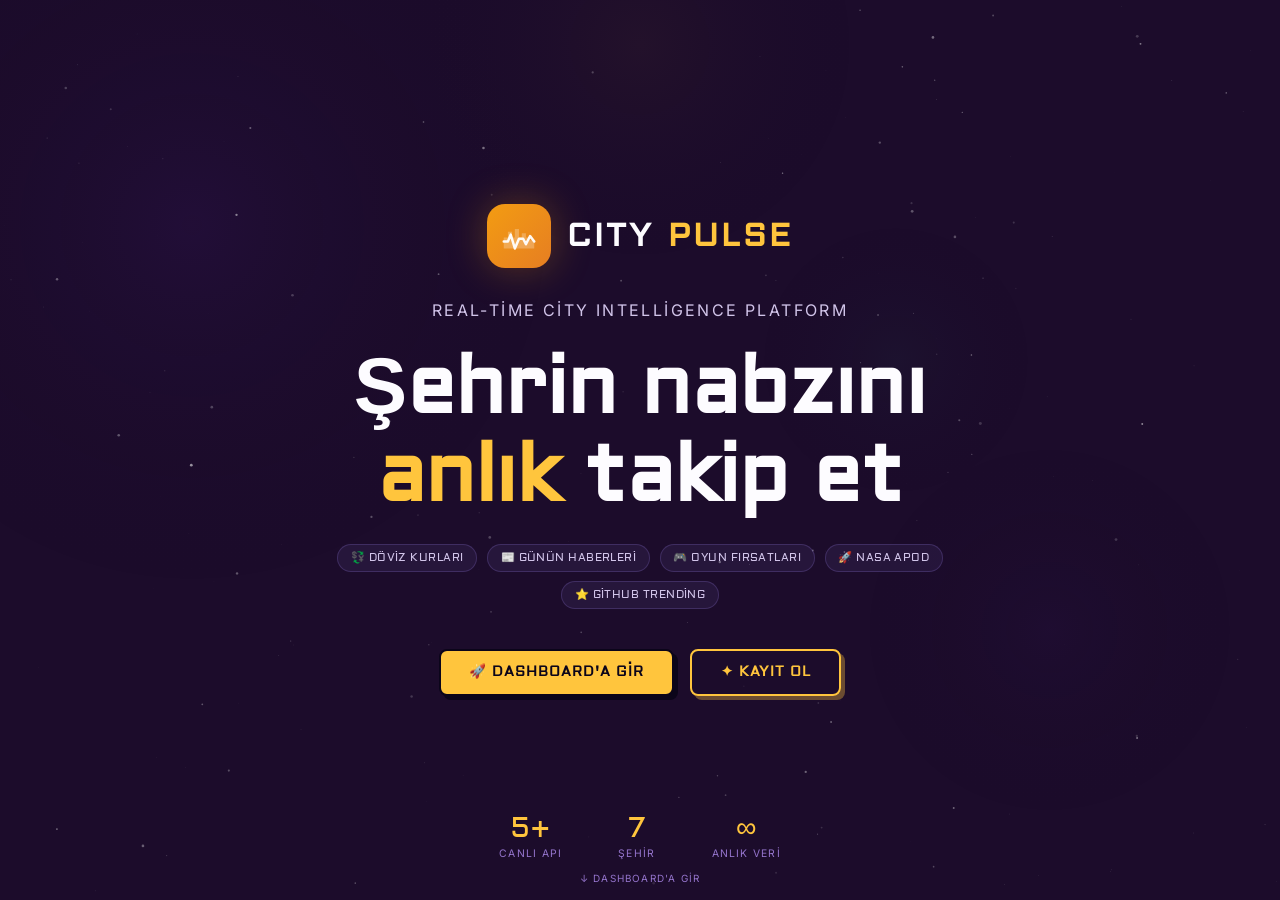
==== commit cb8161c1: "feat: Canvas starfield animation (no YouTube), unified button styles (Aldrich+gold), logo instructio" ====
--- a/ui/index.html
+++ b/ui/index.html
@@ -8,36 +8,185 @@
     <link rel="preconnect" href="https://fonts.googleapis.com">
     <link href="https://fonts.googleapis.com/css2?family=Aldrich&family=Inter:wght@300;400;500;600;700;800&display=swap" rel="stylesheet">
     <link rel="stylesheet" href="/ui/css/auth.css">
+    <style>
+        /* ─── Canvas starfield ─── */
+        #starfield {
+            position: fixed;
+            inset: 0;
+            width: 100%;
+            height: 100%;
+            z-index: -1;
+            display: block;
+        }
+
+        /* ─── Hero ─── */
+        .hero {
+            position: relative;
+            width: 100vw;
+            min-height: 100vh;
+            display: flex;
+            flex-direction: column;
+            align-items: center;
+            justify-content: center;
+            z-index: 0;
+        }
+
+        .hero-content {
+            position: relative;
+            z-index: 1;
+            text-align: center;
+            padding: 2rem;
+            max-width: 720px;
+        }
+
+        /* ─── Unified button styles ─── */
+        .btn, .hero-btn {
+            display: inline-flex;
+            align-items: center;
+            gap: 0.5rem;
+            font-family: 'Aldrich', sans-serif;
+            font-size: 0.85rem;
+            font-weight: bold;
+            text-transform: uppercase;
+            letter-spacing: 0.07em;
+            padding: 0.75rem 1.8rem;
+            border-radius: 8px;
+            cursor: pointer;
+            text-decoration: none;
+            transition: transform .15s cubic-bezier(.34,1.56,.64,1), box-shadow .15s;
+            border: 2px solid var(--dark);
+        }
+
+        .btn-primary, .hero-btn-primary {
+            background: var(--primary);
+            color: var(--dark);
+            box-shadow: 4px 4px 0 var(--dark);
+        }
+
+        .btn-primary:hover, .hero-btn-primary:hover {
+            transform: translate(-2px, -2px);
+            box-shadow: 6px 6px 0 var(--dark);
+        }
+
+        .btn-primary:active, .hero-btn-primary:active {
+            transform: translate(1px, 1px);
+            box-shadow: 2px 2px 0 var(--dark);
+        }
+
+        .btn-secondary, .hero-btn-secondary {
+            background: transparent;
+            color: var(--primary);
+            border-color: var(--primary);
+            box-shadow: 4px 4px 0 rgba(255,197,61,0.35);
+        }
+
+        .btn-secondary:hover, .hero-btn-secondary:hover {
+            transform: translate(-2px, -2px);
+            box-shadow: 6px 6px 0 rgba(255,197,61,0.4);
+            background: rgba(255,197,61,0.07);
+        }
+
+        .btn-secondary:active, .hero-btn-secondary:active {
+            transform: translate(1px, 1px);
+            box-shadow: 2px 2px 0 rgba(255,197,61,0.3);
+        }
+
+        .hero-actions {
+            display: flex;
+            gap: 1rem;
+            justify-content: center;
+            flex-wrap: wrap;
+            margin-top: 0;
+        }
+
+        /* ─── Stats ─── */
+        .hero-stats {
+            position: absolute;
+            bottom: 2.5rem;
+            left: 0; right: 0;
+            display: flex;
+            justify-content: center;
+            gap: 3.5rem;
+            z-index: 1;
+        }
+
+        .hero-stat-val {
+            font-family: 'Aldrich', sans-serif;
+            font-size: 1.8rem;
+            color: var(--primary);
+            display: block;
+            line-height: 1;
+        }
+
+        .hero-stat-lbl {
+            font-size: 0.65rem;
+            color: var(--t3);
+            text-transform: uppercase;
+            letter-spacing: 0.12em;
+            margin-top: 0.25rem;
+            display: block;
+        }
+
+        .hero-scroll {
+            position: absolute;
+            bottom: 1rem;
+            left: 50%;
+            transform: translateX(-50%);
+            z-index: 1;
+            font-size: 0.62rem;
+            color: var(--t3);
+            letter-spacing: 0.12em;
+            text-transform: uppercase;
+            animation: bounce 2.2s ease-in-out infinite;
+        }
+
+        @keyframes bounce {
+            0%, 100% { transform: translateX(-50%) translateY(0); }
+            50%       { transform: translateX(-50%) translateY(-7px); }
+        }
+
+        /* Features strip */
+        .hero-features {
+            display: flex;
+            gap: 0.6rem;
+            justify-content: center;
+            flex-wrap: wrap;
+            margin-bottom: 2.5rem;
+        }
+
+        .hero-feature-chip {
+            display: inline-flex;
+            align-items: center;
+            gap: 0.35rem;
+            font-size: 0.7rem;
+            color: var(--t2);
+            background: rgba(167,139,250,0.08);
+            border: 1px solid rgba(167,139,250,0.2);
+            border-radius: 20px;
+            padding: 0.3rem 0.8rem;
+            font-family: 'Aldrich', sans-serif;
+            text-transform: uppercase;
+            letter-spacing: 0.04em;
+        }
+    </style>
 </head>
 <body>
 
+<!-- ── Canvas Starfield Background ── -->
+<canvas id="starfield"></canvas>
+
+<!-- ══════════════════ HERO ══════════════════ -->
 <section class="hero">
 
-    <!-- Animated geometric background -->
-    <div class="hero-bg">
-        <div class="geo-shapes">
-            <div class="geo-shape"></div>
-            <div class="geo-shape"></div>
-            <div class="geo-shape"></div>
-            <div class="geo-shape"></div>
-            <div class="geo-shape"></div>
-            <div class="geo-shape"></div>
-            <div class="geo-shape"></div>
-            <div class="geo-shape"></div>
-        </div>
-    </div>
-
-    <!-- Main content -->
     <div class="hero-content">
 
         <!-- Logo -->
         <div class="hero-logo-wrap">
-            <div class="hero-logo-box">
-                <svg width="36" height="36" viewBox="0 0 26 26" fill="none" xmlns="http://www.w3.org/2000/svg">
-                    <path d="M2 22 L2 14 L5 14 L5 10 L8 10 L8 14 L10 14 L10 8 L13 8 L13 14 L15 14 L15 11 L18 11 L18 14 L21 14 L21 16 L24 16 L24 22 Z"
-                        fill="rgba(255,255,255,0.25)"/>
-                    <polyline
-                        points="2,17 5,17 7,12 10,22 13,15 16,15 18,19 21,13 24,17"
+            <div class="hero-logo-box" id="heroLogoBox">
+                <!-- Logo: /ui/images/logo.png varsa img, yoksa SVG fallback -->
+                <svg width="36" height="36" viewBox="0 0 26 26" fill="none">
+                    <path d="M2 22 L2 14 L5 14 L5 10 L8 10 L8 14 L10 14 L10 8 L13 8 L13 14 L15 14 L15 11 L18 11 L18 14 L21 14 L21 16 L24 16 L24 22 Z" fill="rgba(255,255,255,0.25)"/>
+                    <polyline points="2,17 5,17 7,12 10,22 13,15 16,15 18,19 21,13 24,17"
                         stroke="rgba(255,255,255,0.95)" stroke-width="1.8"
                         fill="none" stroke-linecap="round" stroke-linejoin="round"/>
                 </svg>
@@ -45,29 +194,35 @@
             <span class="hero-logo-text">CITY <span>PULSE</span></span>
         </div>
 
-        <p class="hero-tagline">Real-time city intelligence platform</p>
+        <p class="hero-tagline">Real-time City Intelligence Platform</p>
 
         <h1 class="hero-title">
             Şehrin nabzını<br>
             <em>anlık</em> takip et
         </h1>
 
-        <p class="hero-sub">
-            Döviz kurları, dünya haberleri, oyun fırsatları, NASA'nın günün karesi ve GitHub trend projeleri — hepsi tek bir akıllı platformda.
-        </p>
-
+        <!-- Feature chips -->
+        <div class="hero-features">
+            <span class="hero-feature-chip">💱 Döviz Kurları</span>
+            <span class="hero-feature-chip">📰 Günün Haberleri</span>
+            <span class="hero-feature-chip">🎮 Oyun Fırsatları</span>
+            <span class="hero-feature-chip">🚀 NASA APOD</span>
+            <span class="hero-feature-chip">⭐ GitHub Trending</span>
+        </div>
+
+        <!-- CTAs -->
         <div class="hero-actions">
-            <a href="/ui/auth.html" class="hero-btn hero-btn-primary" id="heroLoginBtn">
-                🚀 Hemen Başla
+            <a href="/ui/auth.html" class="btn btn-primary" id="heroLoginBtn">
+                🚀 Dashboard'a Gir
             </a>
-            <a href="/ui/auth.html?tab=register" class="hero-btn hero-btn-secondary" id="heroRegisterBtn">
+            <a href="/ui/auth.html?tab=register" class="btn btn-secondary">
                 ✦ Kayıt Ol
             </a>
         </div>
 
     </div>
 
-    <!-- Bottom stats -->
+    <!-- Stats -->
     <div class="hero-stats">
         <div class="hero-stat">
             <span class="hero-stat-val">5+</span>
@@ -87,7 +242,10 @@
 
 </section>
 
+<script src="/ui/js/particles.js"></script>
 <script>
+    initStarfield('starfield', { count: 200, speed: 0.3, opacity: 0.85 });
+
     // Already logged in → go to dashboard
     (function() {
         const token = localStorage.getItem('cp_token');
@@ -95,8 +253,9 @@
         try {
             const p = JSON.parse(atob(token.split('.')[1]));
             if (p.exp * 1000 > Date.now()) {
-                document.getElementById('heroLoginBtn').href = '/ui/dashboard.html';
-                document.getElementById('heroLoginBtn').textContent = '🚀 Dashboard\'a Git';
+                const btn = document.getElementById('heroLoginBtn');
+                btn.href = '/ui/dashboard.html';
+                btn.innerHTML = '🚀 Dashboard\'a Git';
             }
         } catch(e) {}
     })();
--- a/ui/css/auth.css
+++ b/ui/css/auth.css
@@ -26,6 +26,34 @@
     overflow-x: hidden;
 }
 
+/* ─── Video background (shared) ─── */
+.video-bg {
+    position: fixed;
+    inset: 0;
+    z-index: -1;
+    overflow: hidden;
+    pointer-events: none;
+}
+
+.video-bg iframe,
+.video-bg video {
+    position: absolute;
+    top: 50%; left: 50%;
+    width: 100vw;
+    height: 56.25vw;
+    min-height: 100vh;
+    min-width: 177.78vh;
+    transform: translate(-50%, -50%);
+    pointer-events: none;
+    border: none;
+}
+
+.video-overlay {
+    position: absolute;
+    inset: 0;
+    background: rgba(28, 12, 43, 0.8);
+}
+
 /* ═══════════════ LANDING PAGE ═══════════════ */
 .hero {
     position: relative;
@@ -416,9 +444,9 @@
     flex: 1;
     padding: 0.75rem;
     font-family: 'Aldrich', sans-serif;
-    font-size: 0.8rem;
-    text-transform: uppercase;
-    letter-spacing: 0.05em;
+    font-size: 0.78rem;
+    text-transform: uppercase;
+    letter-spacing: 0.06em;
     background: transparent;
     color: var(--t3);
     border: none;
@@ -429,6 +457,7 @@
 .auth-tab.tab-active {
     background: var(--primary);
     color: var(--dark);
+    font-weight: bold;
 }
 
 /* Form heading */
@@ -481,28 +510,32 @@
     box-shadow: 0 0 0 3px rgba(255,197,61,0.12);
 }
 
-/* Submit button */
+/* Submit button — unified primary style */
 .form-btn {
     width: 100%;
-    padding: 0.9rem;
+    padding: 0.85rem;
     background: var(--primary);
     color: var(--dark);
     border: 2px solid var(--dark);
     border-radius: 8px;
     font-family: 'Aldrich', sans-serif;
-    font-size: 0.85rem;
+    font-size: 0.82rem;
     font-weight: bold;
     text-transform: uppercase;
-    letter-spacing: 0.05em;
+    letter-spacing: 0.07em;
     cursor: pointer;
-    transition: transform 0.15s, box-shadow 0.2s;
-    box-shadow: 3px 3px 0px rgba(11,5,26,1);
+    transition: transform 0.15s cubic-bezier(.34,1.56,.64,1), box-shadow 0.15s;
+    box-shadow: 4px 4px 0px var(--dark);
     margin-top: 0.5rem;
-}
-
-.form-btn:hover  { transform: translate(-2px, -2px); box-shadow: 5px 5px 0px rgba(11,5,26,1); }
-.form-btn:active { transform: translate(0, 0); box-shadow: 1px 1px 0px rgba(11,5,26,1); }
-.form-btn:disabled { opacity: 0.6; cursor: not-allowed; transform: none; }
+    display: flex;
+    align-items: center;
+    justify-content: center;
+    gap: 0.4rem;
+}
+
+.form-btn:hover    { transform: translate(-2px, -2px); box-shadow: 6px 6px 0px var(--dark); }
+.form-btn:active   { transform: translate(1px, 1px);   box-shadow: 2px 2px 0px var(--dark); }
+.form-btn:disabled { opacity: 0.6; cursor: not-allowed; transform: none; box-shadow: 4px 4px 0px var(--dark); }
 
 /* Message */
 .form-msg {
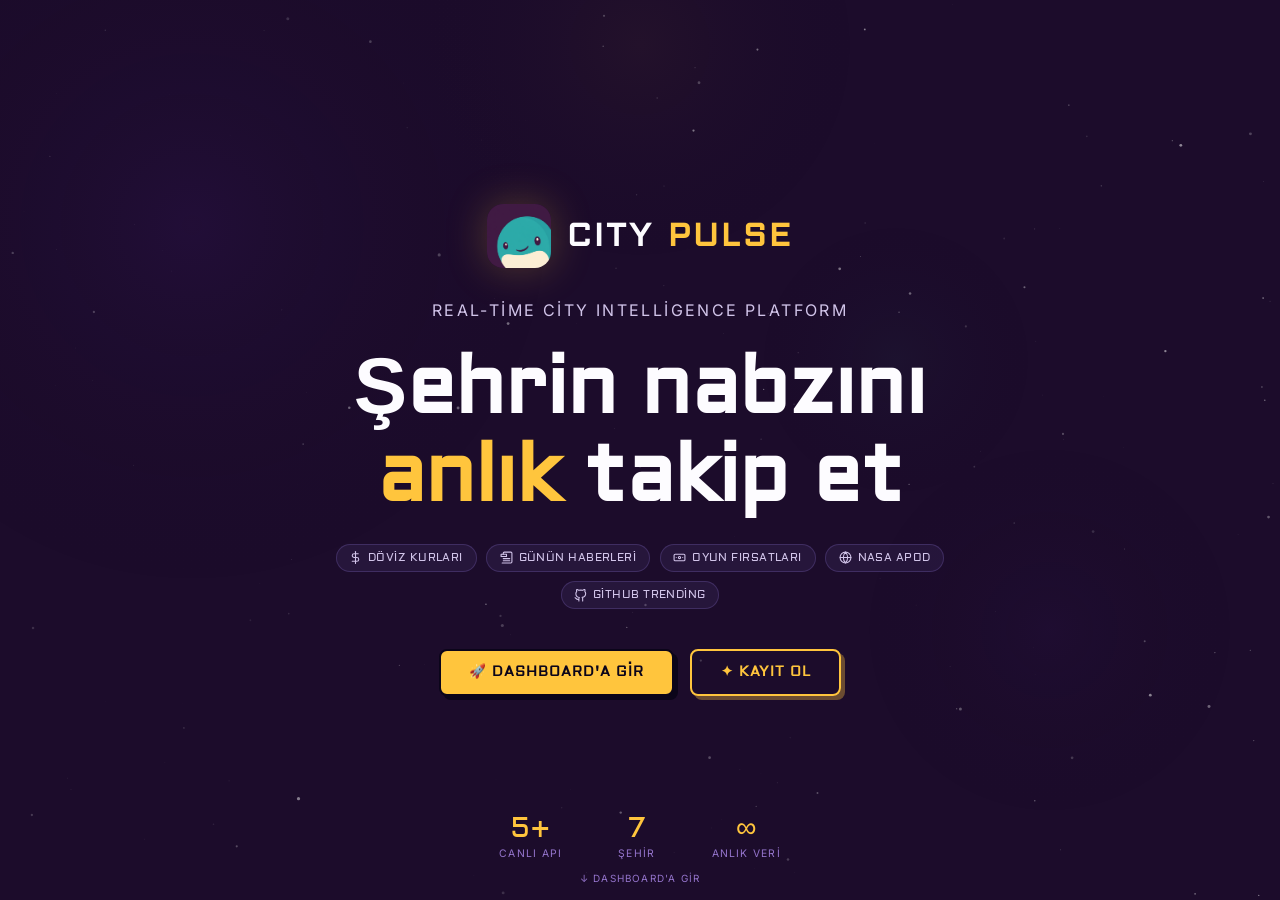
==== commit 6d51052d: "feat: Real logo.png integrated (nav+hero+favicon), SVG icon chips replacing emojis" ====
--- a/ui/index.html
+++ b/ui/index.html
@@ -4,6 +4,7 @@
     <meta charset="UTF-8">
     <meta name="viewport" content="width=device-width, initial-scale=1.0">
     <title>City Pulse — Real-Time City Intelligence</title>
+    <link rel="icon" type="image/png" href="/ui/images/logo.png">
     <meta name="description" content="City Pulse ile döviz kurları, günün haberleri, oyun fırsatları ve NASA verileri tek bir platformda.">
     <link rel="preconnect" href="https://fonts.googleapis.com">
     <link href="https://fonts.googleapis.com/css2?family=Aldrich&family=Inter:wght@300;400;500;600;700;800&display=swap" rel="stylesheet">
@@ -182,15 +183,7 @@
 
         <!-- Logo -->
         <div class="hero-logo-wrap">
-            <div class="hero-logo-box" id="heroLogoBox">
-                <!-- Logo: /ui/images/logo.png varsa img, yoksa SVG fallback -->
-                <svg width="36" height="36" viewBox="0 0 26 26" fill="none">
-                    <path d="M2 22 L2 14 L5 14 L5 10 L8 10 L8 14 L10 14 L10 8 L13 8 L13 14 L15 14 L15 11 L18 11 L18 14 L21 14 L21 16 L24 16 L24 22 Z" fill="rgba(255,255,255,0.25)"/>
-                    <polyline points="2,17 5,17 7,12 10,22 13,15 16,15 18,19 21,13 24,17"
-                        stroke="rgba(255,255,255,0.95)" stroke-width="1.8"
-                        fill="none" stroke-linecap="round" stroke-linejoin="round"/>
-                </svg>
-            </div>
+            <img src="/ui/images/logo.png" alt="City Pulse Logo" style="width:64px;height:64px;object-fit:contain;border-radius:16px;box-shadow:0 0 40px rgba(255,197,61,0.25);">
             <span class="hero-logo-text">CITY <span>PULSE</span></span>
         </div>
 
@@ -201,13 +194,38 @@
             <em>anlık</em> takip et
         </h1>
 
-        <!-- Feature chips -->
+        <!-- Feature chips — SVG icon + label -->
         <div class="hero-features">
-            <span class="hero-feature-chip">💱 Döviz Kurları</span>
-            <span class="hero-feature-chip">📰 Günün Haberleri</span>
-            <span class="hero-feature-chip">🎮 Oyun Fırsatları</span>
-            <span class="hero-feature-chip">🚀 NASA APOD</span>
-            <span class="hero-feature-chip">⭐ GitHub Trending</span>
+            <span class="hero-feature-chip">
+                <svg width="13" height="13" viewBox="0 0 24 24" fill="none" stroke="currentColor" stroke-width="2" stroke-linecap="round" stroke-linejoin="round">
+                    <line x1="12" y1="1" x2="12" y2="23"/><path d="M17 5H9.5a3.5 3.5 0 0 0 0 7h5a3.5 3.5 0 0 1 0 7H6"/>
+                </svg>
+                Döviz Kurları
+            </span>
+            <span class="hero-feature-chip">
+                <svg width="13" height="13" viewBox="0 0 24 24" fill="none" stroke="currentColor" stroke-width="2" stroke-linecap="round" stroke-linejoin="round">
+                    <path d="M4 22h16a2 2 0 0 0 2-2V4a2 2 0 0 0-2-2H8a2 2 0 0 0-2 2v2"/><path d="M2 6h10v4H2z"/><path d="M6 14h12M6 18h12"/>
+                </svg>
+                Günün Haberleri
+            </span>
+            <span class="hero-feature-chip">
+                <svg width="13" height="13" viewBox="0 0 24 24" fill="none" stroke="currentColor" stroke-width="2" stroke-linecap="round" stroke-linejoin="round">
+                    <rect x="2" y="6" width="20" height="12" rx="2"/><path d="M12 12m-2 0a2 2 0 1 0 4 0 2 2 0 1 0-4 0"/><path d="M6 12h.01M18 12h.01"/>
+                </svg>
+                Oyun Fırsatları
+            </span>
+            <span class="hero-feature-chip">
+                <svg width="13" height="13" viewBox="0 0 24 24" fill="none" stroke="currentColor" stroke-width="2" stroke-linecap="round" stroke-linejoin="round">
+                    <circle cx="12" cy="12" r="10"/><path d="M12 2a14.5 14.5 0 0 0 0 20 14.5 14.5 0 0 0 0-20"/><line x1="2" y1="12" x2="22" y2="12"/>
+                </svg>
+                NASA APOD
+            </span>
+            <span class="hero-feature-chip">
+                <svg width="13" height="13" viewBox="0 0 24 24" fill="none" stroke="currentColor" stroke-width="2" stroke-linecap="round" stroke-linejoin="round">
+                    <path d="M9 19c-5 1.5-5-2.5-7-3m14 6v-3.87a3.37 3.37 0 0 0-.94-2.61c3.14-.35 6.44-1.54 6.44-7A5.44 5.44 0 0 0 20 4.77 5.07 5.07 0 0 0 19.91 1S18.73.65 16 2.48a13.38 13.38 0 0 0-7 0C6.27.65 5.09 1 5.09 1A5.07 5.07 0 0 0 5 4.77a5.44 5.44 0 0 0-1.5 3.78c0 5.42 3.3 6.61 6.44 7A3.37 3.37 0 0 0 9 18.13V22"/>
+                </svg>
+                GitHub Trending
+            </span>
         </div>
 
         <!-- CTAs -->
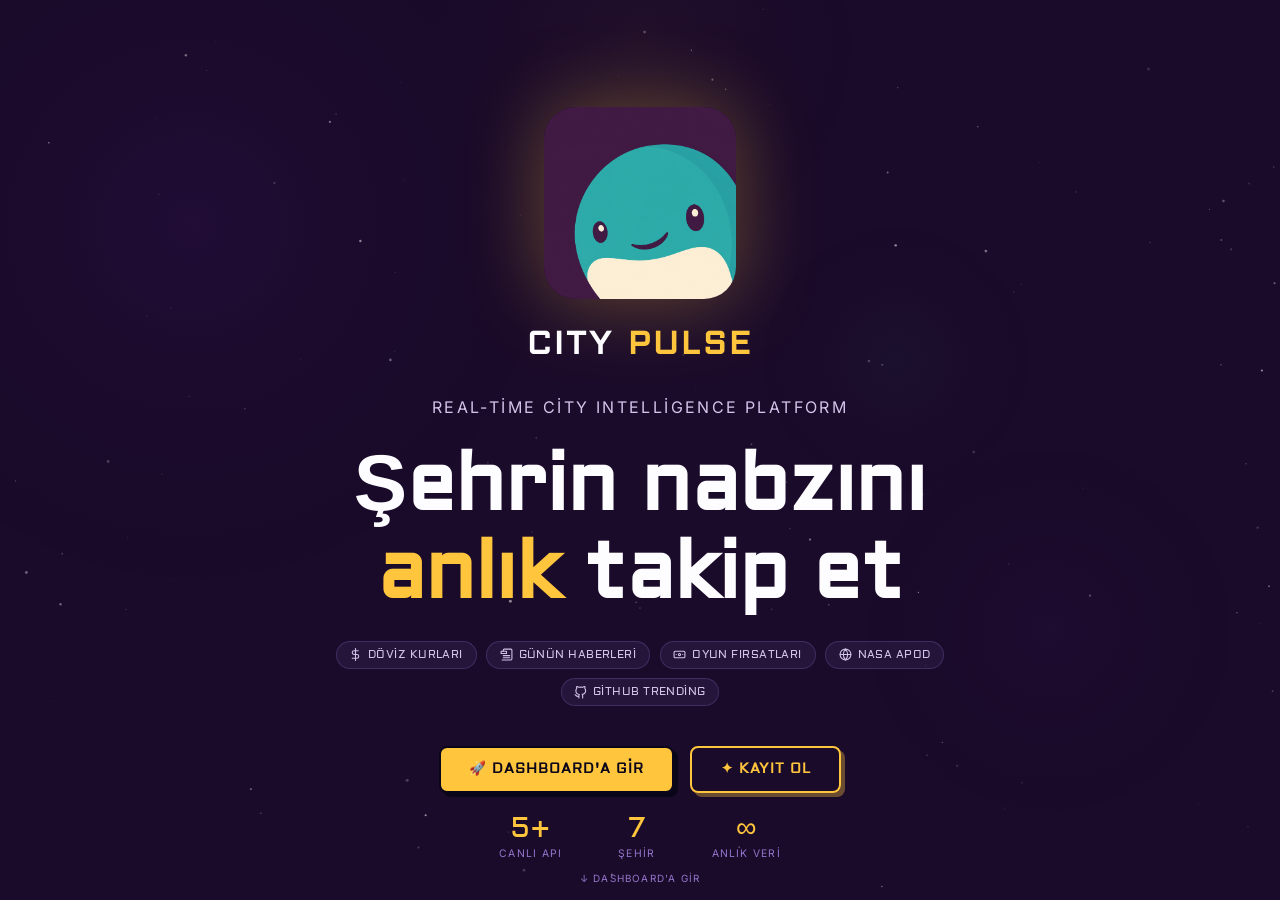
==== commit 910f454d: "Refactor backend architecture into complex microservices and apply UI polish" ====
--- a/ui/index.html
+++ b/ui/index.html
@@ -174,7 +174,13 @@
 <body>
 
 <!-- ── Canvas Starfield Background ── -->
-<canvas id="starfield"></canvas>
+<div class="video-bg">
+    <video autoplay loop muted playsinline>
+        <source src="https://cdn.coverr.co/videos/coverr-night-traffic-in-the-city-4933/1080p.mp4" type="video/mp4">
+    </video>
+    <div class="video-overlay"></div>
+</div>
+<canvas id="starfield" style="position:fixed;inset:0;width:100%;height:100%;z-index:-1;"></canvas>
 
 <!-- ══════════════════ HERO ══════════════════ -->
 <section class="hero">
@@ -182,8 +188,8 @@
     <div class="hero-content">
 
         <!-- Logo -->
-        <div class="hero-logo-wrap">
-            <img src="/ui/images/logo.png" alt="City Pulse Logo" style="width:64px;height:64px;object-fit:contain;border-radius:16px;box-shadow:0 0 40px rgba(255,197,61,0.25);">
+        <div class="hero-logo-wrap" style="flex-direction: column; gap: 1.5rem;">
+            <img src="/ui/images/logo.png" alt="City Pulse Logo" style="width:192px;height:192px;object-fit:contain;border-radius:32px;box-shadow:0 0 80px rgba(255,197,61,0.35);">
             <span class="hero-logo-text">CITY <span>PULSE</span></span>
         </div>
 
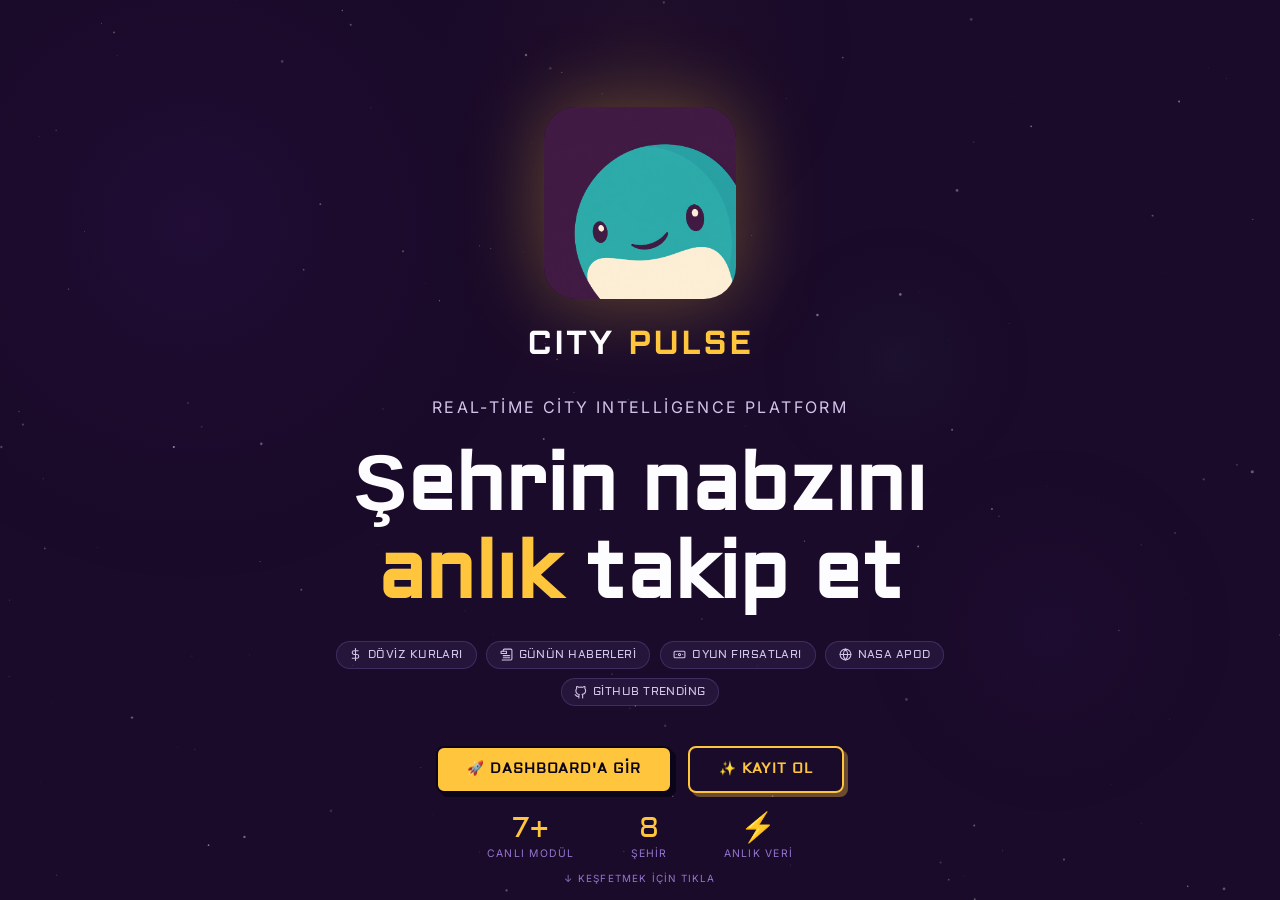
==== commit c06ae335: "feat: Add missing alert/analytics/nasa/github handlers, implement bookmarks & alerts UI, fix dashboa" ====
--- a/ui/index.html
+++ b/ui/index.html
@@ -1,16 +1,16 @@
-<!DOCTYPE html>
+﻿<!DOCTYPE html>
 <html lang="tr">
 <head>
     <meta charset="UTF-8">
     <meta name="viewport" content="width=device-width, initial-scale=1.0">
     <title>City Pulse — Real-Time City Intelligence</title>
     <link rel="icon" type="image/png" href="/ui/images/logo.png">
-    <meta name="description" content="City Pulse ile döviz kurları, günün haberleri, oyun fırsatları ve NASA verileri tek bir platformda.">
+    <meta name="description" content="City Pulse ile döviz kurları, günün haberleri, oyun fırsatları, hava durumu, kripto ve NASA verileri tek bir platformda.">
     <link rel="preconnect" href="https://fonts.googleapis.com">
     <link href="https://fonts.googleapis.com/css2?family=Aldrich&family=Inter:wght@300;400;500;600;700;800&display=swap" rel="stylesheet">
     <link rel="stylesheet" href="/ui/css/auth.css">
     <style>
-        /* ─── Canvas starfield ─── */
+        /* Canvas starfield */
         #starfield {
             position: fixed;
             inset: 0;
@@ -20,7 +20,7 @@
             display: block;
         }
 
-        /* ─── Hero ─── */
+        /* Hero */
         .hero {
             position: relative;
             width: 100vw;
@@ -40,7 +40,7 @@
             max-width: 720px;
         }
 
-        /* ─── Unified button styles ─── */
+        /* Unified button styles */
         .btn, .hero-btn {
             display: inline-flex;
             align-items: center;
@@ -100,7 +100,7 @@
             margin-top: 0;
         }
 
-        /* ─── Stats ─── */
+        /* Stats */
         .hero-stats {
             position: absolute;
             bottom: 2.5rem;
@@ -173,7 +173,7 @@
 </head>
 <body>
 
-<!-- ── Canvas Starfield Background ── -->
+<!-- Canvas Starfield Background -->
 <div class="video-bg">
     <video autoplay loop muted playsinline>
         <source src="https://cdn.coverr.co/videos/coverr-night-traffic-in-the-city-4933/1080p.mp4" type="video/mp4">
@@ -182,7 +182,7 @@
 </div>
 <canvas id="starfield" style="position:fixed;inset:0;width:100%;height:100%;z-index:-1;"></canvas>
 
-<!-- ══════════════════ HERO ══════════════════ -->
+<!-- HERO -->
 <section class="hero">
 
     <div class="hero-content">
@@ -240,7 +240,7 @@
                 🚀 Dashboard'a Gir
             </a>
             <a href="/ui/auth.html?tab=register" class="btn btn-secondary">
-                ✦ Kayıt Ol
+                ✨ Kayıt Ol
             </a>
         </div>
 
@@ -249,20 +249,20 @@
     <!-- Stats -->
     <div class="hero-stats">
         <div class="hero-stat">
-            <span class="hero-stat-val">5+</span>
-            <span class="hero-stat-lbl">Canlı API</span>
+            <span class="hero-stat-val">7+</span>
+            <span class="hero-stat-lbl">Canlı Modül</span>
         </div>
         <div class="hero-stat">
-            <span class="hero-stat-val">7</span>
+            <span class="hero-stat-val">8</span>
             <span class="hero-stat-lbl">Şehir</span>
         </div>
         <div class="hero-stat">
-            <span class="hero-stat-val">∞</span>
+            <span class="hero-stat-val">⚡</span>
             <span class="hero-stat-lbl">Anlık Veri</span>
         </div>
     </div>
 
-    <div class="hero-scroll">↓ Dashboard'a gir</div>
+    <div class="hero-scroll">↓ Keşfetmek için tıkla</div>
 
 </section>
 
@@ -286,4 +286,4 @@
 </script>
 
 </body>
-</html>
+</html>
